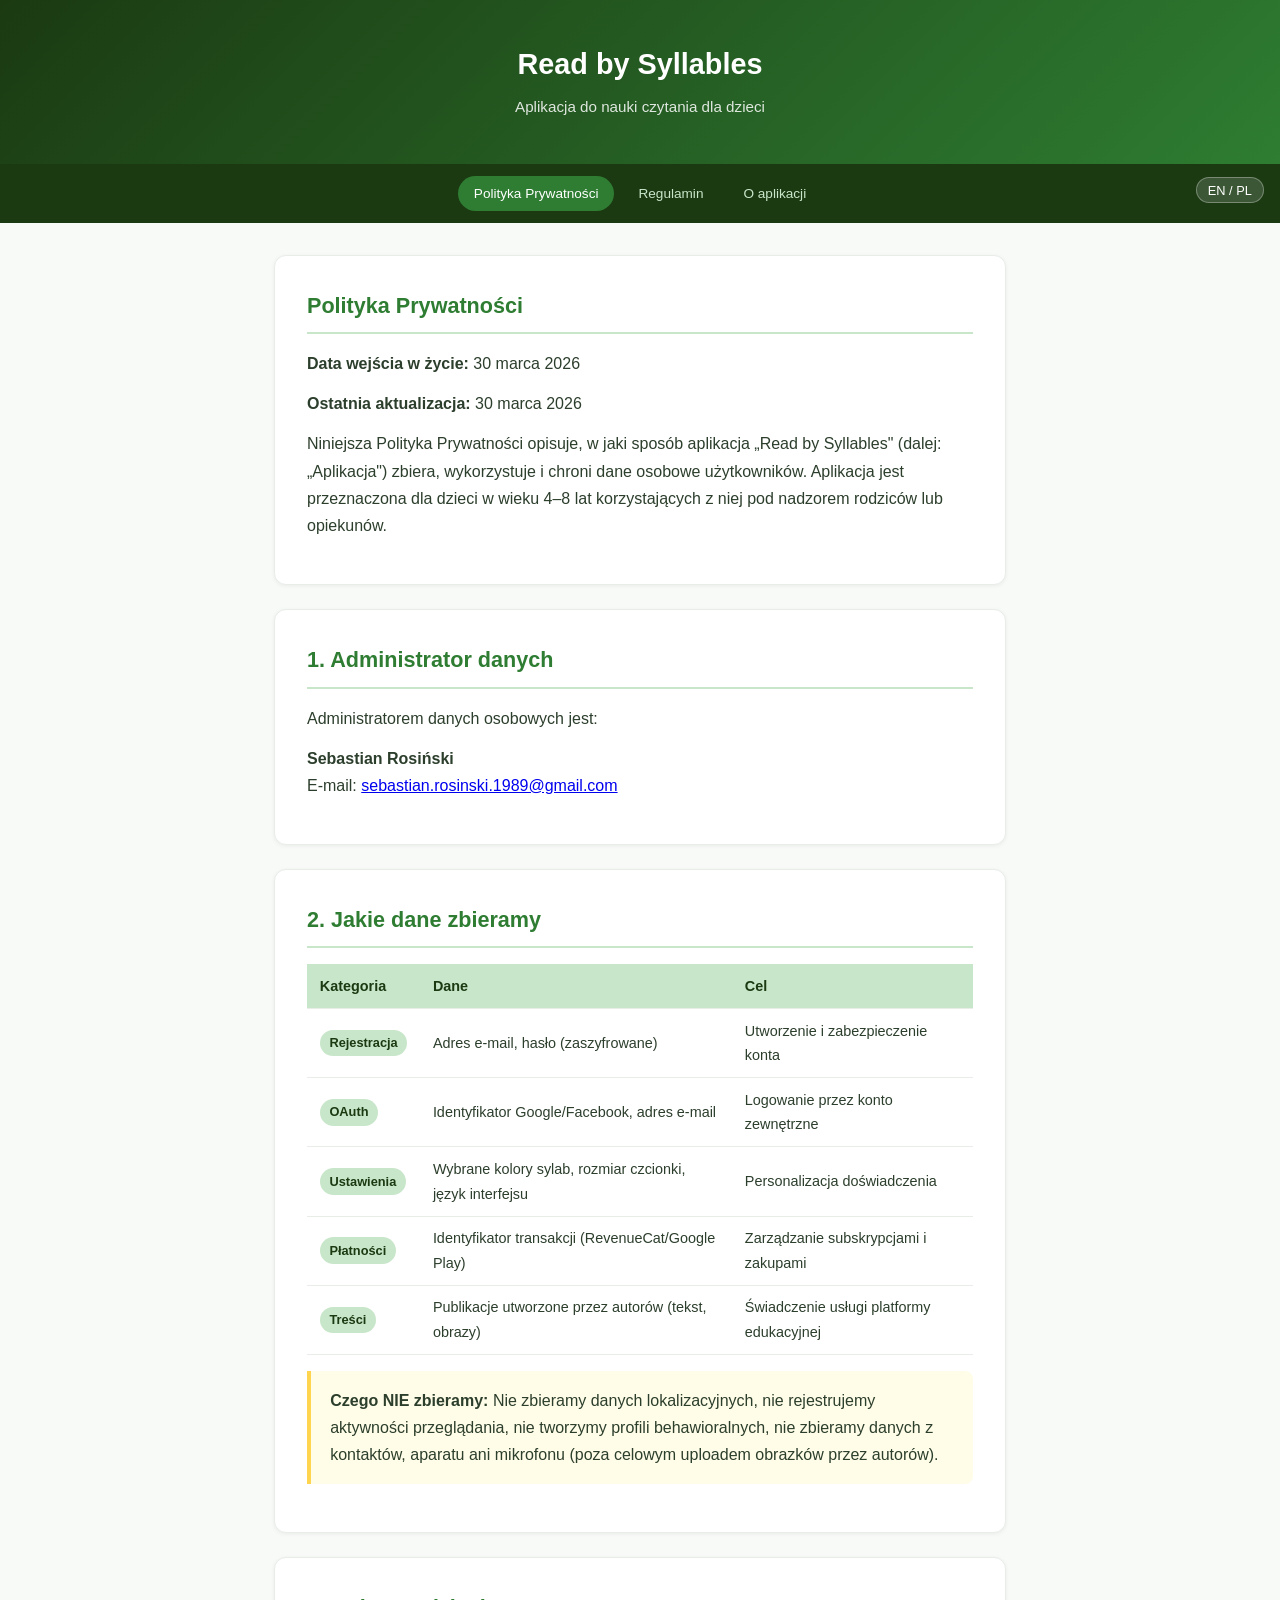
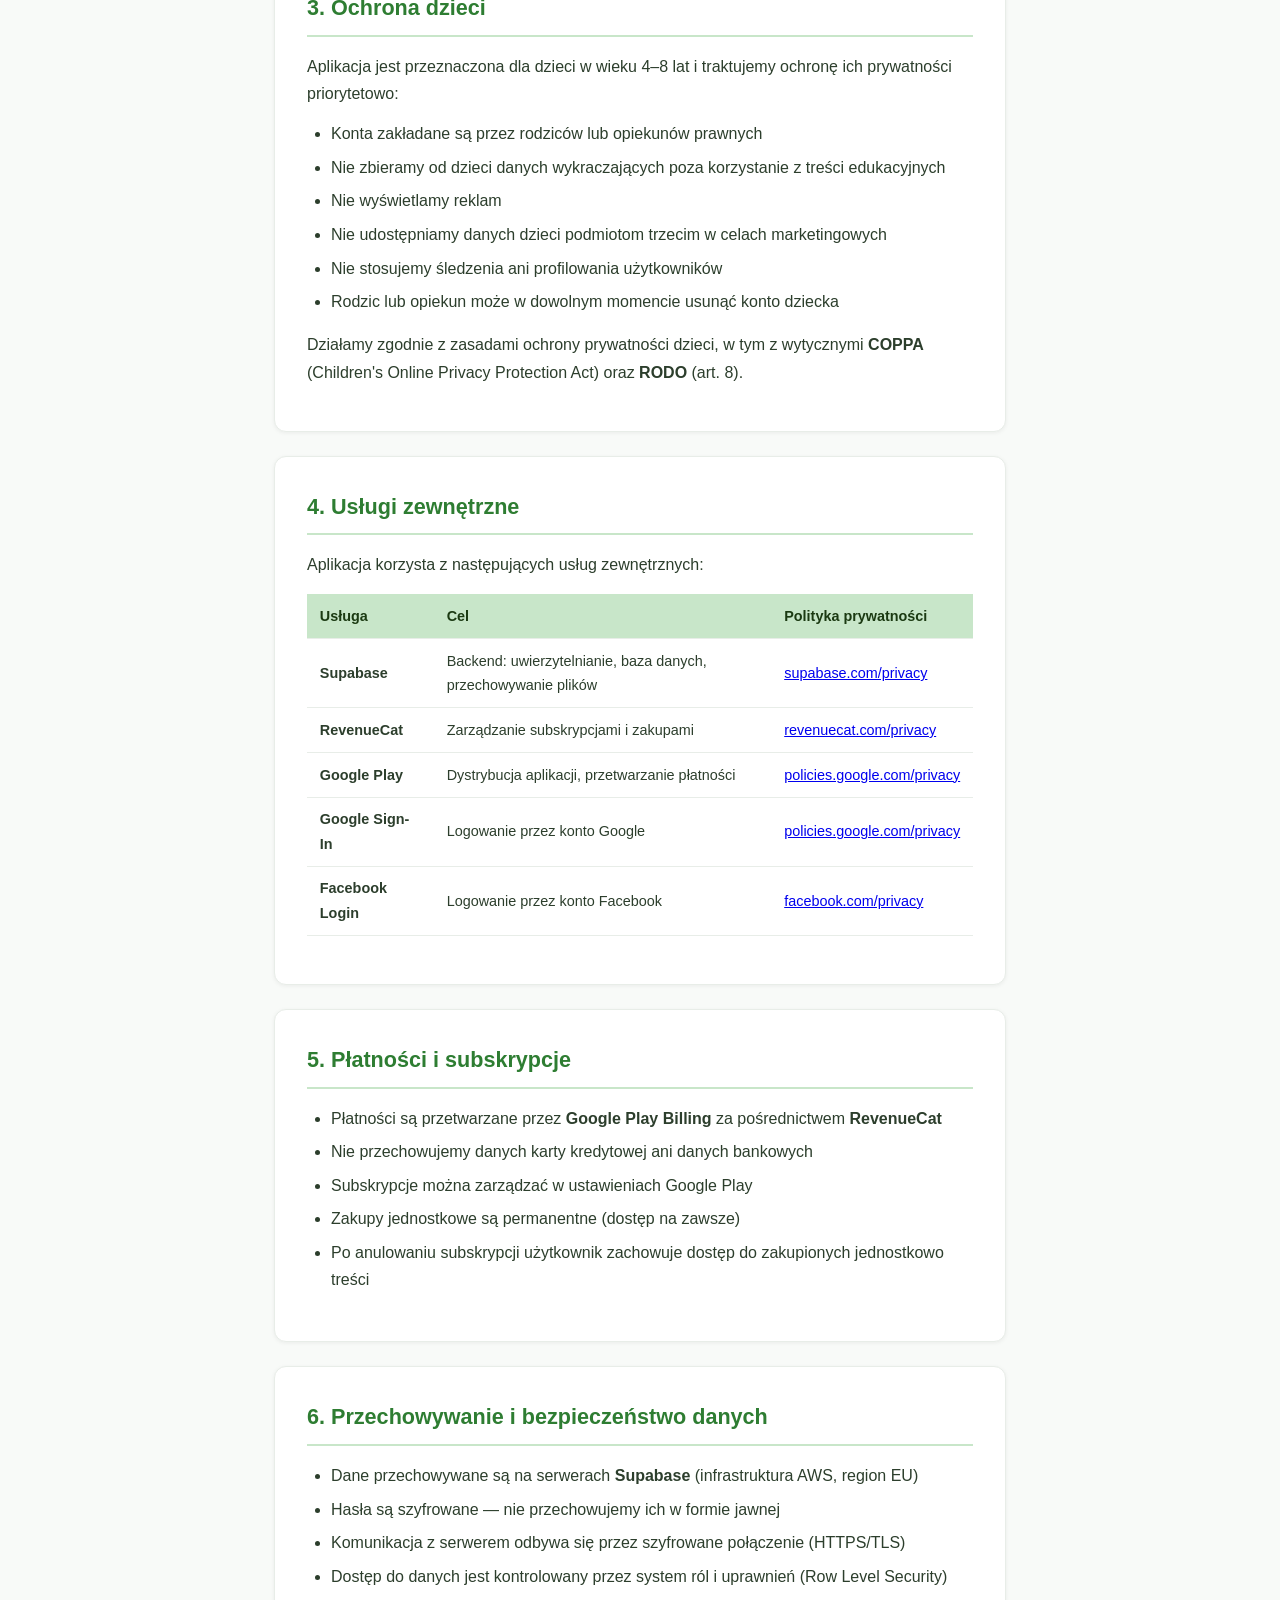
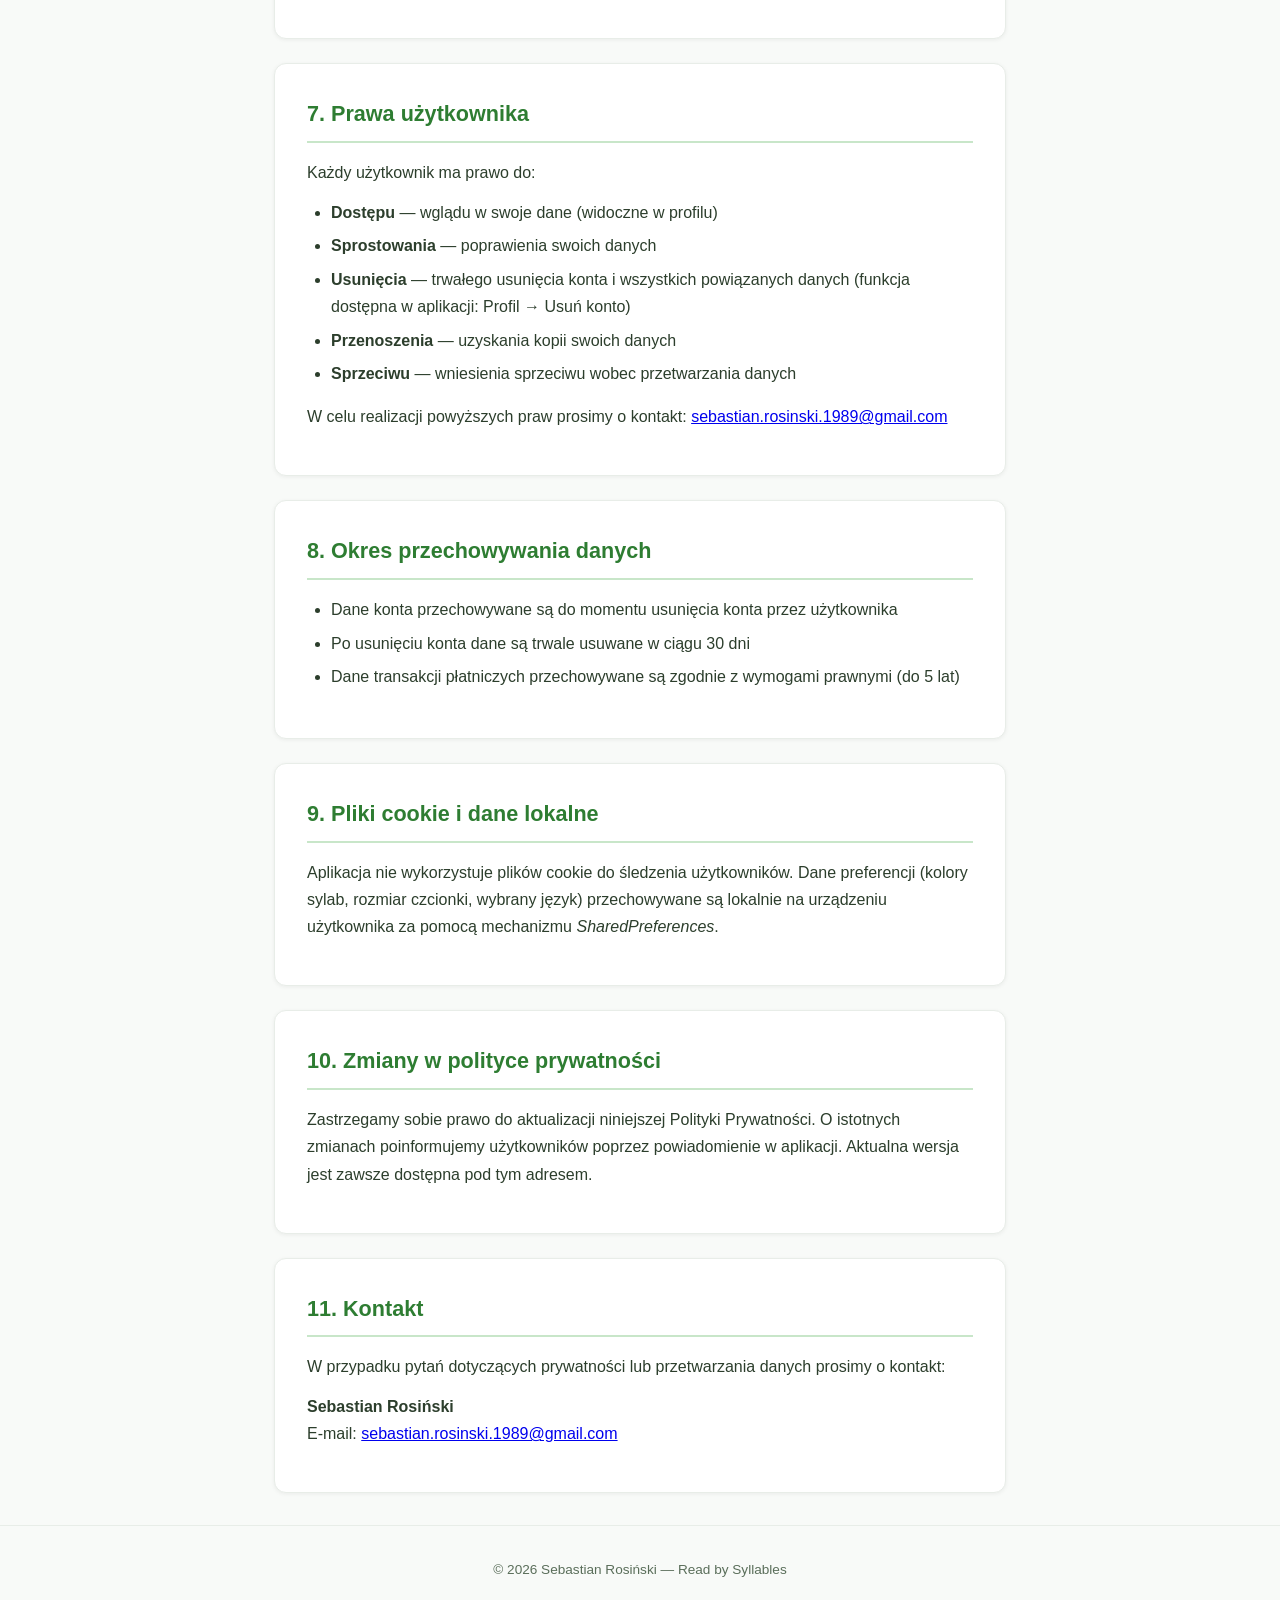
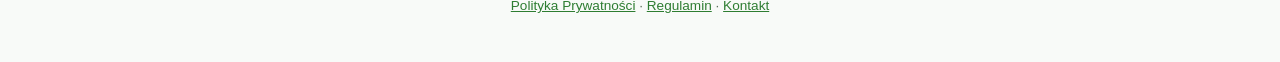
==== index.html @ 4cbaa303 "Add privacy policy, terms of service, and about page Bilingual (PL/EN) with language switcher. Cover" ====
<!DOCTYPE html>
<html lang="pl">
<head>
    <meta charset="UTF-8">
    <meta name="viewport" content="width=device-width, initial-scale=1.0">
    <title>Read by Syllables — Polityka Prywatności</title>
    <style>
        :root {
            --forest-dark: #1B3A12;
            --forest-mid: #2E7D32;
            --forest-light: #C8E6C9;
            --accent: #FFD54F;
            --text: #2c3e2c;
            --text-light: #5a6e5a;
            --bg: #f8faf8;
            --card: #ffffff;
        }

        * { margin: 0; padding: 0; box-sizing: border-box; }

        body {
            font-family: -apple-system, BlinkMacSystemFont, 'Segoe UI', Roboto, 'Helvetica Neue', Arial, sans-serif;
            color: var(--text);
            background: var(--bg);
            line-height: 1.7;
        }

        header {
            background: linear-gradient(135deg, var(--forest-dark) 0%, var(--forest-mid) 100%);
            color: white;
            padding: 2.5rem 1rem 2rem;
            text-align: center;
        }

        header h1 {
            font-size: 1.8rem;
            font-weight: 700;
            margin-bottom: 0.3rem;
        }

        header p {
            opacity: 0.85;
            font-size: 0.95rem;
        }

        nav {
            background: var(--forest-dark);
            padding: 0.7rem 1rem;
            text-align: center;
            position: sticky;
            top: 0;
            z-index: 100;
            display: flex;
            justify-content: center;
            gap: 0.5rem;
            flex-wrap: wrap;
        }

        nav a {
            color: var(--forest-light);
            text-decoration: none;
            padding: 0.4rem 1rem;
            border-radius: 2rem;
            font-size: 0.85rem;
            transition: all 0.2s;
        }

        nav a:hover, nav a.active {
            background: var(--forest-mid);
            color: white;
        }

        .lang-switch {
            position: absolute;
            right: 1rem;
            top: 0.7rem;
        }

        .lang-switch button {
            background: rgba(255,255,255,0.15);
            border: 1px solid rgba(255,255,255,0.3);
            color: white;
            padding: 0.3rem 0.7rem;
            border-radius: 1rem;
            cursor: pointer;
            font-size: 0.8rem;
        }

        .lang-switch button:hover { background: rgba(255,255,255,0.25); }

        main {
            max-width: 780px;
            margin: 2rem auto;
            padding: 0 1.5rem;
        }

        .page { display: none; }
        .page.active { display: block; }

        .card {
            background: var(--card);
            border-radius: 12px;
            padding: 2rem;
            margin-bottom: 1.5rem;
            box-shadow: 0 1px 4px rgba(0,0,0,0.06);
            border: 1px solid #e8ede8;
        }

        h2 {
            color: var(--forest-mid);
            font-size: 1.35rem;
            margin-bottom: 1rem;
            padding-bottom: 0.5rem;
            border-bottom: 2px solid var(--forest-light);
        }

        h3 {
            color: var(--forest-dark);
            font-size: 1.05rem;
            margin: 1.2rem 0 0.5rem;
        }

        p { margin-bottom: 0.8rem; }

        ul, ol {
            margin: 0.5rem 0 1rem 1.5rem;
        }

        li { margin-bottom: 0.4rem; }

        table {
            width: 100%;
            border-collapse: collapse;
            margin: 1rem 0;
            font-size: 0.9rem;
        }

        th, td {
            text-align: left;
            padding: 0.6rem 0.8rem;
            border-bottom: 1px solid #e8ede8;
        }

        th {
            background: var(--forest-light);
            color: var(--forest-dark);
            font-weight: 600;
        }

        .badge {
            display: inline-block;
            background: var(--forest-light);
            color: var(--forest-dark);
            padding: 0.15rem 0.6rem;
            border-radius: 1rem;
            font-size: 0.8rem;
            font-weight: 600;
        }

        .highlight {
            background: #fffde7;
            border-left: 4px solid var(--accent);
            padding: 1rem 1.2rem;
            border-radius: 0 8px 8px 0;
            margin: 1rem 0;
        }

        footer {
            text-align: center;
            padding: 2rem 1rem;
            color: var(--text-light);
            font-size: 0.85rem;
            border-top: 1px solid #e8ede8;
            margin-top: 2rem;
        }

        footer a { color: var(--forest-mid); }

        @media (max-width: 600px) {
            .card { padding: 1.3rem; }
            main { padding: 0 1rem; }
            header h1 { font-size: 1.4rem; }
        }
    </style>
</head>
<body>

<header>
    <h1>Read by Syllables</h1>
    <p>Aplikacja do nauki czytania dla dzieci</p>
</header>

<nav id="main-nav">
    <a href="#" onclick="showPage('privacy')" class="active" data-page="privacy">
        <span class="pl">Polityka Prywatności</span>
        <span class="en" style="display:none">Privacy Policy</span>
    </a>
    <a href="#" onclick="showPage('terms')" data-page="terms">
        <span class="pl">Regulamin</span>
        <span class="en" style="display:none">Terms of Service</span>
    </a>
    <a href="#" onclick="showPage('about')" data-page="about">
        <span class="pl">O aplikacji</span>
        <span class="en" style="display:none">About</span>
    </a>
    <div class="lang-switch">
        <button onclick="toggleLang()">EN / PL</button>
    </div>
</nav>

<main>

<!-- ==================== POLITYKA PRYWATNOŚCI (PL) ==================== -->
<div class="page active" id="privacy">

<div class="pl">

<div class="card">
    <h2>Polityka Prywatności</h2>
    <p><strong>Data wejścia w życie:</strong> 30 marca 2026</p>
    <p><strong>Ostatnia aktualizacja:</strong> 30 marca 2026</p>
    <p>Niniejsza Polityka Prywatności opisuje, w jaki sposób aplikacja „Read by Syllables" (dalej: „Aplikacja") zbiera, wykorzystuje i chroni dane osobowe użytkowników. Aplikacja jest przeznaczona dla dzieci w wieku 4–8 lat korzystających z niej pod nadzorem rodziców lub opiekunów.</p>
</div>

<div class="card">
    <h2>1. Administrator danych</h2>
    <p>Administratorem danych osobowych jest:</p>
    <p><strong>Sebastian Rosiński</strong><br>
    E-mail: <a href="mailto:sebastian.rosinski.1989@gmail.com">sebastian.rosinski.1989@gmail.com</a></p>
</div>

<div class="card">
    <h2>2. Jakie dane zbieramy</h2>
    <table>
        <thead>
            <tr><th>Kategoria</th><th>Dane</th><th>Cel</th></tr>
        </thead>
        <tbody>
            <tr><td><span class="badge">Rejestracja</span></td><td>Adres e-mail, hasło (zaszyfrowane)</td><td>Utworzenie i zabezpieczenie konta</td></tr>
            <tr><td><span class="badge">OAuth</span></td><td>Identyfikator Google/Facebook, adres e-mail</td><td>Logowanie przez konto zewnętrzne</td></tr>
            <tr><td><span class="badge">Ustawienia</span></td><td>Wybrane kolory sylab, rozmiar czcionki, język interfejsu</td><td>Personalizacja doświadczenia</td></tr>
            <tr><td><span class="badge">Płatności</span></td><td>Identyfikator transakcji (RevenueCat/Google Play)</td><td>Zarządzanie subskrypcjami i zakupami</td></tr>
            <tr><td><span class="badge">Treści</span></td><td>Publikacje utworzone przez autorów (tekst, obrazy)</td><td>Świadczenie usługi platformy edukacyjnej</td></tr>
        </tbody>
    </table>

    <div class="highlight">
        <strong>Czego NIE zbieramy:</strong> Nie zbieramy danych lokalizacyjnych, nie rejestrujemy aktywności przeglądania, nie tworzymy profili behawioralnych, nie zbieramy danych z kontaktów, aparatu ani mikrofonu (poza celowym uploadem obrazków przez autorów).
    </div>
</div>

<div class="card">
    <h2>3. Ochrona dzieci</h2>
    <p>Aplikacja jest przeznaczona dla dzieci w wieku 4–8 lat i traktujemy ochronę ich prywatności priorytetowo:</p>
    <ul>
        <li>Konta zakładane są przez rodziców lub opiekunów prawnych</li>
        <li>Nie zbieramy od dzieci danych wykraczających poza korzystanie z treści edukacyjnych</li>
        <li>Nie wyświetlamy reklam</li>
        <li>Nie udostępniamy danych dzieci podmiotom trzecim w celach marketingowych</li>
        <li>Nie stosujemy śledzenia ani profilowania użytkowników</li>
        <li>Rodzic lub opiekun może w dowolnym momencie usunąć konto dziecka</li>
    </ul>
    <p>Działamy zgodnie z zasadami ochrony prywatności dzieci, w tym z wytycznymi <strong>COPPA</strong> (Children's Online Privacy Protection Act) oraz <strong>RODO</strong> (art. 8).</p>
</div>

<div class="card">
    <h2>4. Usługi zewnętrzne</h2>
    <p>Aplikacja korzysta z następujących usług zewnętrznych:</p>
    <table>
        <thead>
            <tr><th>Usługa</th><th>Cel</th><th>Polityka prywatności</th></tr>
        </thead>
        <tbody>
            <tr><td><strong>Supabase</strong></td><td>Backend: uwierzytelnianie, baza danych, przechowywanie plików</td><td><a href="https://supabase.com/privacy" target="_blank">supabase.com/privacy</a></td></tr>
            <tr><td><strong>RevenueCat</strong></td><td>Zarządzanie subskrypcjami i zakupami</td><td><a href="https://www.revenuecat.com/privacy" target="_blank">revenuecat.com/privacy</a></td></tr>
            <tr><td><strong>Google Play</strong></td><td>Dystrybucja aplikacji, przetwarzanie płatności</td><td><a href="https://policies.google.com/privacy" target="_blank">policies.google.com/privacy</a></td></tr>
            <tr><td><strong>Google Sign-In</strong></td><td>Logowanie przez konto Google</td><td><a href="https://policies.google.com/privacy" target="_blank">policies.google.com/privacy</a></td></tr>
            <tr><td><strong>Facebook Login</strong></td><td>Logowanie przez konto Facebook</td><td><a href="https://www.facebook.com/privacy/policy" target="_blank">facebook.com/privacy</a></td></tr>
        </tbody>
    </table>
</div>

<div class="card">
    <h2>5. Płatności i subskrypcje</h2>
    <ul>
        <li>Płatności są przetwarzane przez <strong>Google Play Billing</strong> za pośrednictwem <strong>RevenueCat</strong></li>
        <li>Nie przechowujemy danych karty kredytowej ani danych bankowych</li>
        <li>Subskrypcje można zarządzać w ustawieniach Google Play</li>
        <li>Zakupy jednostkowe są permanentne (dostęp na zawsze)</li>
        <li>Po anulowaniu subskrypcji użytkownik zachowuje dostęp do zakupionych jednostkowo treści</li>
    </ul>
</div>

<div class="card">
    <h2>6. Przechowywanie i bezpieczeństwo danych</h2>
    <ul>
        <li>Dane przechowywane są na serwerach <strong>Supabase</strong> (infrastruktura AWS, region EU)</li>
        <li>Hasła są szyfrowane — nie przechowujemy ich w formie jawnej</li>
        <li>Komunikacja z serwerem odbywa się przez szyfrowane połączenie (HTTPS/TLS)</li>
        <li>Dostęp do danych jest kontrolowany przez system ról i uprawnień (Row Level Security)</li>
    </ul>
</div>

<div class="card">
    <h2>7. Prawa użytkownika</h2>
    <p>Każdy użytkownik ma prawo do:</p>
    <ul>
        <li><strong>Dostępu</strong> — wglądu w swoje dane (widoczne w profilu)</li>
        <li><strong>Sprostowania</strong> — poprawienia swoich danych</li>
        <li><strong>Usunięcia</strong> — trwałego usunięcia konta i wszystkich powiązanych danych (funkcja dostępna w aplikacji: Profil → Usuń konto)</li>
        <li><strong>Przenoszenia</strong> — uzyskania kopii swoich danych</li>
        <li><strong>Sprzeciwu</strong> — wniesienia sprzeciwu wobec przetwarzania danych</li>
    </ul>
    <p>W celu realizacji powyższych praw prosimy o kontakt: <a href="mailto:sebastian.rosinski.1989@gmail.com">sebastian.rosinski.1989@gmail.com</a></p>
</div>

<div class="card">
    <h2>8. Okres przechowywania danych</h2>
    <ul>
        <li>Dane konta przechowywane są do momentu usunięcia konta przez użytkownika</li>
        <li>Po usunięciu konta dane są trwale usuwane w ciągu 30 dni</li>
        <li>Dane transakcji płatniczych przechowywane są zgodnie z wymogami prawnymi (do 5 lat)</li>
    </ul>
</div>

<div class="card">
    <h2>9. Pliki cookie i dane lokalne</h2>
    <p>Aplikacja nie wykorzystuje plików cookie do śledzenia użytkowników. Dane preferencji (kolory sylab, rozmiar czcionki, wybrany język) przechowywane są lokalnie na urządzeniu użytkownika za pomocą mechanizmu <em>SharedPreferences</em>.</p>
</div>

<div class="card">
    <h2>10. Zmiany w polityce prywatności</h2>
    <p>Zastrzegamy sobie prawo do aktualizacji niniejszej Polityki Prywatności. O istotnych zmianach poinformujemy użytkowników poprzez powiadomienie w aplikacji. Aktualna wersja jest zawsze dostępna pod tym adresem.</p>
</div>

<div class="card">
    <h2>11. Kontakt</h2>
    <p>W przypadku pytań dotyczących prywatności lub przetwarzania danych prosimy o kontakt:</p>
    <p><strong>Sebastian Rosiński</strong><br>
    E-mail: <a href="mailto:sebastian.rosinski.1989@gmail.com">sebastian.rosinski.1989@gmail.com</a></p>
</div>

</div><!-- /pl -->

<div class="en" style="display:none">

<div class="card">
    <h2>Privacy Policy</h2>
    <p><strong>Effective date:</strong> March 30, 2026</p>
    <p><strong>Last updated:</strong> March 30, 2026</p>
    <p>This Privacy Policy describes how the "Read by Syllables" application (hereinafter: "App") collects, uses, and protects the personal data of its users. The App is designed for children aged 4–8 using it under the supervision of parents or guardians.</p>
</div>

<div class="card">
    <h2>1. Data Controller</h2>
    <p>The data controller is:</p>
    <p><strong>Sebastian Rosiński</strong><br>
    Email: <a href="mailto:sebastian.rosinski.1989@gmail.com">sebastian.rosinski.1989@gmail.com</a></p>
</div>

<div class="card">
    <h2>2. What Data We Collect</h2>
    <table>
        <thead>
            <tr><th>Category</th><th>Data</th><th>Purpose</th></tr>
        </thead>
        <tbody>
            <tr><td><span class="badge">Registration</span></td><td>Email address, password (encrypted)</td><td>Account creation and security</td></tr>
            <tr><td><span class="badge">OAuth</span></td><td>Google/Facebook identifier, email address</td><td>Sign-in via external accounts</td></tr>
            <tr><td><span class="badge">Settings</span></td><td>Syllable colors, font size, interface language</td><td>Experience personalization</td></tr>
            <tr><td><span class="badge">Payments</span></td><td>Transaction identifier (RevenueCat/Google Play)</td><td>Subscription and purchase management</td></tr>
            <tr><td><span class="badge">Content</span></td><td>Publications created by authors (text, images)</td><td>Providing educational platform services</td></tr>
        </tbody>
    </table>

    <div class="highlight">
        <strong>What we do NOT collect:</strong> We do not collect location data, browsing activity, behavioral profiles, contacts, camera or microphone data (except intentional image uploads by authors).
    </div>
</div>

<div class="card">
    <h2>3. Children's Privacy</h2>
    <p>The App is designed for children aged 4–8 and we prioritize their privacy protection:</p>
    <ul>
        <li>Accounts are created by parents or legal guardians</li>
        <li>We do not collect data from children beyond educational content usage</li>
        <li>We do not display advertisements</li>
        <li>We do not share children's data with third parties for marketing purposes</li>
        <li>We do not use tracking or user profiling</li>
        <li>Parents or guardians may delete their child's account at any time</li>
    </ul>
    <p>We comply with children's privacy protection guidelines, including <strong>COPPA</strong> (Children's Online Privacy Protection Act) and <strong>GDPR</strong> (Article 8).</p>
</div>

<div class="card">
    <h2>4. Third-Party Services</h2>
    <p>The App uses the following third-party services:</p>
    <table>
        <thead>
            <tr><th>Service</th><th>Purpose</th><th>Privacy Policy</th></tr>
        </thead>
        <tbody>
            <tr><td><strong>Supabase</strong></td><td>Backend: authentication, database, file storage</td><td><a href="https://supabase.com/privacy" target="_blank">supabase.com/privacy</a></td></tr>
            <tr><td><strong>RevenueCat</strong></td><td>Subscription and purchase management</td><td><a href="https://www.revenuecat.com/privacy" target="_blank">revenuecat.com/privacy</a></td></tr>
            <tr><td><strong>Google Play</strong></td><td>App distribution, payment processing</td><td><a href="https://policies.google.com/privacy" target="_blank">policies.google.com/privacy</a></td></tr>
            <tr><td><strong>Google Sign-In</strong></td><td>Google account sign-in</td><td><a href="https://policies.google.com/privacy" target="_blank">policies.google.com/privacy</a></td></tr>
            <tr><td><strong>Facebook Login</strong></td><td>Facebook account sign-in</td><td><a href="https://www.facebook.com/privacy/policy" target="_blank">facebook.com/privacy</a></td></tr>
        </tbody>
    </table>
</div>

<div class="card">
    <h2>5. Payments and Subscriptions</h2>
    <ul>
        <li>Payments are processed by <strong>Google Play Billing</strong> via <strong>RevenueCat</strong></li>
        <li>We do not store credit card or banking information</li>
        <li>Subscriptions can be managed in Google Play settings</li>
        <li>One-time purchases are permanent (access forever)</li>
        <li>After canceling a subscription, users retain access to individually purchased content</li>
    </ul>
</div>

<div class="card">
    <h2>6. Data Storage and Security</h2>
    <ul>
        <li>Data is stored on <strong>Supabase</strong> servers (AWS infrastructure, EU region)</li>
        <li>Passwords are encrypted — we never store them in plain text</li>
        <li>Server communication uses encrypted connections (HTTPS/TLS)</li>
        <li>Data access is controlled through a role-based permissions system (Row Level Security)</li>
    </ul>
</div>

<div class="card">
    <h2>7. User Rights</h2>
    <p>Every user has the right to:</p>
    <ul>
        <li><strong>Access</strong> — view their data (visible in profile)</li>
        <li><strong>Rectification</strong> — correct their data</li>
        <li><strong>Erasure</strong> — permanently delete their account and all associated data (available in the App: Profile → Delete Account)</li>
        <li><strong>Portability</strong> — obtain a copy of their data</li>
        <li><strong>Objection</strong> — object to data processing</li>
    </ul>
    <p>To exercise these rights, please contact: <a href="mailto:sebastian.rosinski.1989@gmail.com">sebastian.rosinski.1989@gmail.com</a></p>
</div>

<div class="card">
    <h2>8. Data Retention Period</h2>
    <ul>
        <li>Account data is stored until the user deletes their account</li>
        <li>After account deletion, data is permanently removed within 30 days</li>
        <li>Payment transaction data is retained as required by law (up to 5 years)</li>
    </ul>
</div>

<div class="card">
    <h2>9. Cookies and Local Data</h2>
    <p>The App does not use cookies for user tracking. Preference data (syllable colors, font size, selected language) is stored locally on the user's device using <em>SharedPreferences</em>.</p>
</div>

<div class="card">
    <h2>10. Changes to This Privacy Policy</h2>
    <p>We reserve the right to update this Privacy Policy. Users will be notified of significant changes through an in-app notification. The current version is always available at this address.</p>
</div>

<div class="card">
    <h2>11. Contact</h2>
    <p>For questions regarding privacy or data processing, please contact:</p>
    <p><strong>Sebastian Rosiński</strong><br>
    Email: <a href="mailto:sebastian.rosinski.1989@gmail.com">sebastian.rosinski.1989@gmail.com</a></p>
</div>

</div><!-- /en -->

</div><!-- /privacy page -->


<!-- ==================== REGULAMIN (PL) / TERMS (EN) ==================== -->
<div class="page" id="terms">

<div class="pl">

<div class="card">
    <h2>Regulamin aplikacji Read by Syllables</h2>
    <p><strong>Data wejścia w życie:</strong> 30 marca 2026</p>
</div>

<div class="card">
    <h2>1. Postanowienia ogólne</h2>
    <ol>
        <li>Niniejszy Regulamin określa zasady korzystania z aplikacji „Read by Syllables" (dalej: „Aplikacja").</li>
        <li>Właścicielem i operatorem Aplikacji jest Sebastian Rosiński (dalej: „Operator").</li>
        <li>Aplikacja jest narzędziem edukacyjnym pomagającym dzieciom w nauce czytania poprzez wizualne dzielenie tekstu na sylaby.</li>
        <li>Korzystanie z Aplikacji oznacza akceptację niniejszego Regulaminu.</li>
    </ol>
</div>

<div class="card">
    <h2>2. Rejestracja i konto</h2>
    <ol>
        <li>Korzystanie z Aplikacji wymaga utworzenia konta za pomocą adresu e-mail, konta Google lub konta Facebook.</li>
        <li>Konta dla dzieci poniżej 16 roku życia powinny być zakładane przez rodziców lub opiekunów prawnych.</li>
        <li>Użytkownik jest odpowiedzialny za poufność swoich danych logowania.</li>
        <li>Dostępne jest również logowanie gościnne z ograniczoną funkcjonalnością.</li>
        <li>Użytkownik może w dowolnym momencie usunąć swoje konto z poziomu Aplikacji.</li>
    </ol>
</div>

<div class="card">
    <h2>3. Rodzaje kont i uprawnienia</h2>
    <table>
        <thead>
            <tr><th>Typ</th><th>Uprawnienia</th></tr>
        </thead>
        <tbody>
            <tr><td><strong>Czytelnik</strong></td><td>Przeglądanie biblioteki, czytanie treści (w ramach posiadanego dostępu), personalizacja ustawień</td></tr>
            <tr><td><strong>Autor</strong></td><td>Dodatkowo: tworzenie i edycja własnych publikacji</td></tr>
            <tr><td><strong>Administrator</strong></td><td>Pełna kontrola nad platformą, zarządzanie użytkownikami i treściami</td></tr>
        </tbody>
    </table>
</div>

<div class="card">
    <h2>4. Płatności i subskrypcje</h2>
    <ol>
        <li>Aplikacja oferuje treści darmowe oraz płatne.</li>
        <li>Dostęp do treści płatnych można uzyskać poprzez:
            <ul>
                <li>Subskrypcję Premium (miesięczną lub roczną)</li>
                <li>Zakup jednostkowy (pojedyncza publikacja lub kategoria)</li>
                <li>Kod zaproszeniowy (nadawany przez administratora)</li>
            </ul>
        </li>
        <li>Płatności są przetwarzane przez Google Play Billing. Operator nie przechowuje danych płatniczych.</li>
        <li>Subskrypcja odnawia się automatycznie. Anulowanie jest możliwe w ustawieniach Google Play.</li>
        <li>Zakupy jednostkowe są permanentne — dostęp nie wygasa.</li>
        <li>Zwroty podlegają zasadom Google Play Store.</li>
    </ol>
</div>

<div class="card">
    <h2>5. Treści użytkowników</h2>
    <ol>
        <li>Autorzy mogą tworzyć i publikować treści edukacyjne w Aplikacji.</li>
        <li>Autor zachowuje prawa autorskie do swoich treści.</li>
        <li>Publikując treść, autor udziela Operatorowi niewyłącznej licencji na wyświetlanie jej w Aplikacji.</li>
        <li>Zabronione jest publikowanie treści naruszających prawa osób trzecich, nielegalnych lub nieodpowiednich dla dzieci.</li>
        <li>Operator zastrzega sobie prawo do usunięcia treści naruszających Regulamin.</li>
    </ol>
</div>

<div class="card">
    <h2>6. Treści z Wolnych Lektur</h2>
    <p>Część treści w Aplikacji pochodzi z serwisu <a href="https://wolnelektury.pl" target="_blank">Wolne Lektury</a> i jest udostępniana na licencji Creative Commons (CC BY-SA 4.0). Informacja o źródle i licencji jest zawarta w opisie każdej takiej publikacji.</p>
</div>

<div class="card">
    <h2>7. Zasady korzystania</h2>
    <p>Użytkownik zobowiązuje się do:</p>
    <ul>
        <li>Korzystania z Aplikacji zgodnie z jej przeznaczeniem edukacyjnym</li>
        <li>Niepodejmowania prób obejścia zabezpieczeń lub systemu dostępu</li>
        <li>Nieudostępniania kodów zaproszeniowych osobom nieuprawnionym</li>
        <li>Niekorzystania z Aplikacji w sposób mogący zakłócić jej działanie</li>
    </ul>
</div>

<div class="card">
    <h2>8. Odpowiedzialność</h2>
    <ol>
        <li>Operator dokłada starań, aby Aplikacja działała poprawnie, ale nie gwarantuje nieprzerwanej dostępności.</li>
        <li>Operator nie ponosi odpowiedzialności za skutki wynikające z podania nieprawdziwych danych przez użytkownika.</li>
        <li>Treści edukacyjne nie zastępują profesjonalnej pomocy pedagogicznej ani logopedycznej.</li>
    </ol>
</div>

<div class="card">
    <h2>9. Zmiany Regulaminu</h2>
    <p>Operator zastrzega sobie prawo do zmiany Regulaminu. O istotnych zmianach użytkownicy zostaną poinformowani w Aplikacji. Dalsze korzystanie z Aplikacji po wprowadzeniu zmian oznacza ich akceptację.</p>
</div>

<div class="card">
    <h2>10. Kontakt</h2>
    <p><strong>Sebastian Rosiński</strong><br>
    E-mail: <a href="mailto:sebastian.rosinski.1989@gmail.com">sebastian.rosinski.1989@gmail.com</a></p>
</div>

</div><!-- /pl -->

<div class="en" style="display:none">

<div class="card">
    <h2>Terms of Service — Read by Syllables</h2>
    <p><strong>Effective date:</strong> March 30, 2026</p>
</div>

<div class="card">
    <h2>1. General Provisions</h2>
    <ol>
        <li>These Terms of Service govern the use of the "Read by Syllables" application (hereinafter: "App").</li>
        <li>The App is owned and operated by Sebastian Rosiński (hereinafter: "Operator").</li>
        <li>The App is an educational tool helping children learn to read through visual syllable highlighting.</li>
        <li>Using the App constitutes acceptance of these Terms.</li>
    </ol>
</div>

<div class="card">
    <h2>2. Registration and Account</h2>
    <ol>
        <li>Using the App requires creating an account via email, Google, or Facebook.</li>
        <li>Accounts for children under 16 should be created by parents or legal guardians.</li>
        <li>Users are responsible for the confidentiality of their login credentials.</li>
        <li>Guest access with limited functionality is also available.</li>
        <li>Users may delete their account at any time from within the App.</li>
    </ol>
</div>

<div class="card">
    <h2>3. Account Types and Permissions</h2>
    <table>
        <thead>
            <tr><th>Type</th><th>Permissions</th></tr>
        </thead>
        <tbody>
            <tr><td><strong>Reader</strong></td><td>Browse library, read content (within granted access), personalize settings</td></tr>
            <tr><td><strong>Author</strong></td><td>Additionally: create and edit own publications</td></tr>
            <tr><td><strong>Administrator</strong></td><td>Full platform control, manage users and content</td></tr>
        </tbody>
    </table>
</div>

<div class="card">
    <h2>4. Payments and Subscriptions</h2>
    <ol>
        <li>The App offers both free and paid content.</li>
        <li>Access to paid content can be obtained through:
            <ul>
                <li>Premium subscription (monthly or yearly)</li>
                <li>One-time purchase (single publication or category)</li>
                <li>Invitation code (granted by administrator)</li>
            </ul>
        </li>
        <li>Payments are processed through Google Play Billing. The Operator does not store payment data.</li>
        <li>Subscriptions auto-renew. Cancellation is available in Google Play settings.</li>
        <li>One-time purchases are permanent — access does not expire.</li>
        <li>Refunds are subject to Google Play Store policies.</li>
    </ol>
</div>

<div class="card">
    <h2>5. User Content</h2>
    <ol>
        <li>Authors may create and publish educational content in the App.</li>
        <li>Authors retain copyright to their content.</li>
        <li>By publishing content, authors grant the Operator a non-exclusive license to display it in the App.</li>
        <li>Publishing content that violates third-party rights, is illegal, or inappropriate for children is prohibited.</li>
        <li>The Operator reserves the right to remove content that violates these Terms.</li>
    </ol>
</div>

<div class="card">
    <h2>6. Content from Wolne Lektury</h2>
    <p>Some content in the App comes from <a href="https://wolnelektury.pl" target="_blank">Wolne Lektury</a> (Polish Digital Library) and is shared under the Creative Commons license (CC BY-SA 4.0). Source and license information is included in the description of each such publication.</p>
</div>

<div class="card">
    <h2>7. Usage Rules</h2>
    <p>Users agree to:</p>
    <ul>
        <li>Use the App in accordance with its educational purpose</li>
        <li>Not attempt to bypass security or access control systems</li>
        <li>Not share invitation codes with unauthorized persons</li>
        <li>Not use the App in any way that may disrupt its operation</li>
    </ul>
</div>

<div class="card">
    <h2>8. Liability</h2>
    <ol>
        <li>The Operator strives to ensure the App works correctly but does not guarantee uninterrupted availability.</li>
        <li>The Operator is not responsible for consequences arising from users providing false information.</li>
        <li>Educational content does not replace professional pedagogical or speech therapy assistance.</li>
    </ol>
</div>

<div class="card">
    <h2>9. Changes to Terms</h2>
    <p>The Operator reserves the right to modify these Terms. Users will be notified of significant changes within the App. Continued use of the App after changes constitutes acceptance.</p>
</div>

<div class="card">
    <h2>10. Contact</h2>
    <p><strong>Sebastian Rosiński</strong><br>
    Email: <a href="mailto:sebastian.rosinski.1989@gmail.com">sebastian.rosinski.1989@gmail.com</a></p>
</div>

</div><!-- /en -->

</div><!-- /terms page -->


<!-- ==================== O APLIKACJI / ABOUT ==================== -->
<div class="page" id="about">

<div class="pl">

<div class="card">
    <h2>O aplikacji Read by Syllables</h2>
    <p><strong>Read by Syllables</strong> to aplikacja edukacyjna pomagająca dzieciom w nauce czytania poprzez wizualne dzielenie tekstu na sylaby i wyróżnianie ich naprzemiennymi kolorami.</p>
</div>

<div class="card">
    <h2>Funkcje</h2>
    <ul>
        <li><strong>Kolorowe sylaby</strong> — automatyczne dzielenie tekstu na sylaby z naprzemiennym kolorowaniem</li>
        <li><strong>Biblioteka publikacji</strong> — bajki, wiersze, baśnie i inne teksty edukacyjne</li>
        <li><strong>Dwujęzyczność</strong> — pełne wsparcie dla języka polskiego i angielskiego</li>
        <li><strong>Personalizacja</strong> — wybór kolorów sylab, rozmiar czcionki, motywy tła</li>
        <li><strong>Własny tekst</strong> — wpisz dowolny tekst i zobacz go z kolorowymi sylabami</li>
        <li><strong>Druk i PDF</strong> — eksportuj materiały do wydruku</li>
        <li><strong>Treści z Wolnych Lektur</strong> — klasyka polskiej literatury dziecięcej</li>
    </ul>
</div>

<div class="card">
    <h2>Dla kogo?</h2>
    <ul>
        <li><strong>Dzieci 4–8 lat</strong> uczące się czytać</li>
        <li><strong>Rodzice</strong> wspierający naukę czytania w domu</li>
        <li><strong>Nauczyciele</strong> szukający materiałów do pracy w klasie</li>
    </ul>
</div>

<div class="card">
    <h2>Kontakt</h2>
    <p>Masz pytanie lub sugestię? Napisz do nas:</p>
    <p><a href="mailto:sebastian.rosinski.1989@gmail.com">sebastian.rosinski.1989@gmail.com</a></p>
</div>

</div><!-- /pl -->

<div class="en" style="display:none">

<div class="card">
    <h2>About Read by Syllables</h2>
    <p><strong>Read by Syllables</strong> is an educational app that helps children learn to read by visually splitting text into syllables and highlighting them with alternating colors.</p>
</div>

<div class="card">
    <h2>Features</h2>
    <ul>
        <li><strong>Colored syllables</strong> — automatic syllable splitting with alternating color highlighting</li>
        <li><strong>Publication library</strong> — fairy tales, poems, stories and other educational texts</li>
        <li><strong>Bilingual</strong> — full support for Polish and English</li>
        <li><strong>Personalization</strong> — syllable colors, font size, background themes</li>
        <li><strong>Custom text</strong> — enter any text and see it with colored syllables</li>
        <li><strong>Print and PDF</strong> — export materials for printing</li>
        <li><strong>Wolne Lektury content</strong> — classic Polish children's literature</li>
    </ul>
</div>

<div class="card">
    <h2>Who is it for?</h2>
    <ul>
        <li><strong>Children aged 4–8</strong> learning to read</li>
        <li><strong>Parents</strong> supporting reading practice at home</li>
        <li><strong>Teachers</strong> looking for classroom materials</li>
    </ul>
</div>

<div class="card">
    <h2>Contact</h2>
    <p>Have a question or suggestion? Write to us:</p>
    <p><a href="mailto:sebastian.rosinski.1989@gmail.com">sebastian.rosinski.1989@gmail.com</a></p>
</div>

</div><!-- /en -->

</div><!-- /about page -->

</main>

<footer>
    <p>&copy; 2026 Sebastian Rosiński — Read by Syllables</p>
    <p>
        <a href="#" onclick="showPage('privacy')">Polityka Prywatności</a> ·
        <a href="#" onclick="showPage('terms')">Regulamin</a> ·
        <a href="mailto:sebastian.rosinski.1989@gmail.com">Kontakt</a>
    </p>
</footer>

<script>
function showPage(pageId) {
    document.querySelectorAll('.page').forEach(p => p.classList.remove('active'));
    document.getElementById(pageId).classList.add('active');
    document.querySelectorAll('#main-nav a[data-page]').forEach(a => {
        a.classList.toggle('active', a.dataset.page === pageId);
    });
    window.scrollTo(0, 0);
}

let currentLang = 'pl';
function toggleLang() {
    currentLang = currentLang === 'pl' ? 'en' : 'pl';
    const otherLang = currentLang === 'pl' ? 'en' : 'pl';
    document.querySelectorAll('.' + currentLang).forEach(el => el.style.display = '');
    document.querySelectorAll('.' + otherLang).forEach(el => el.style.display = 'none');
}
</script>

</body>
</html>
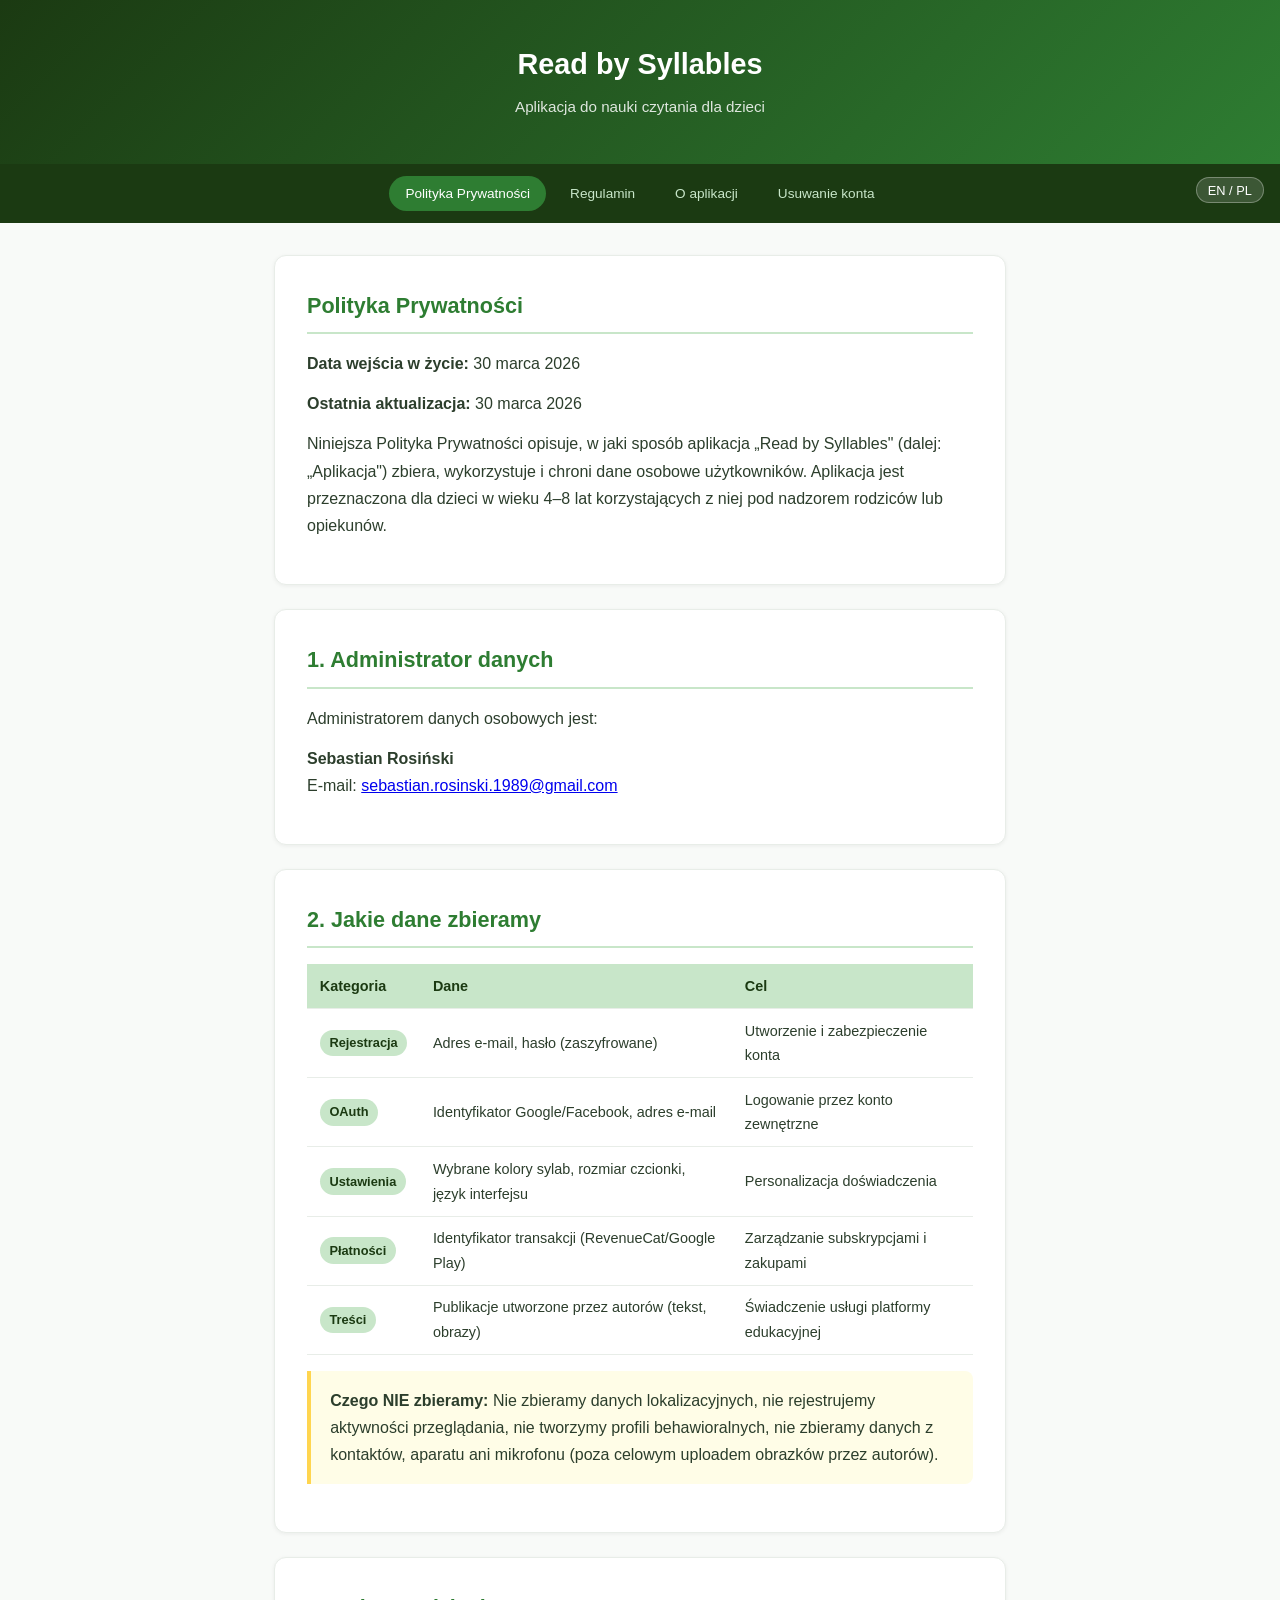
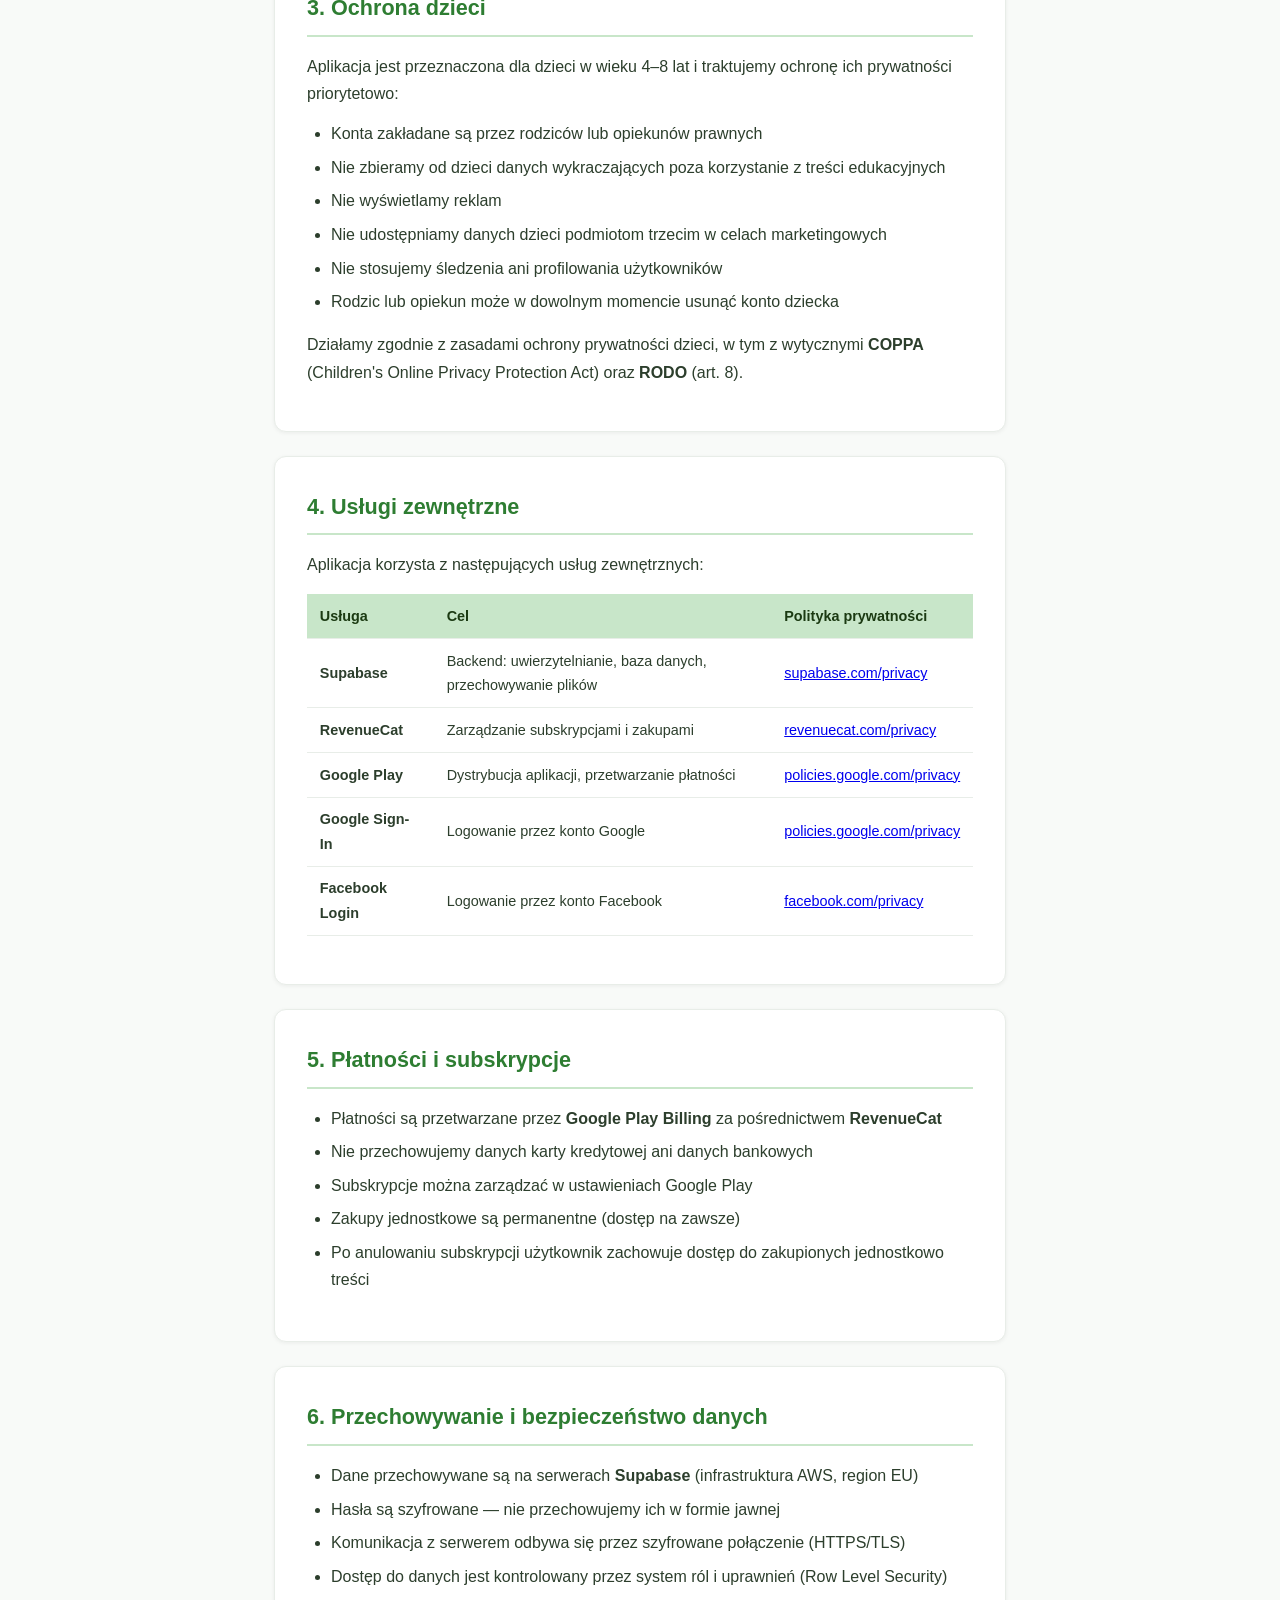
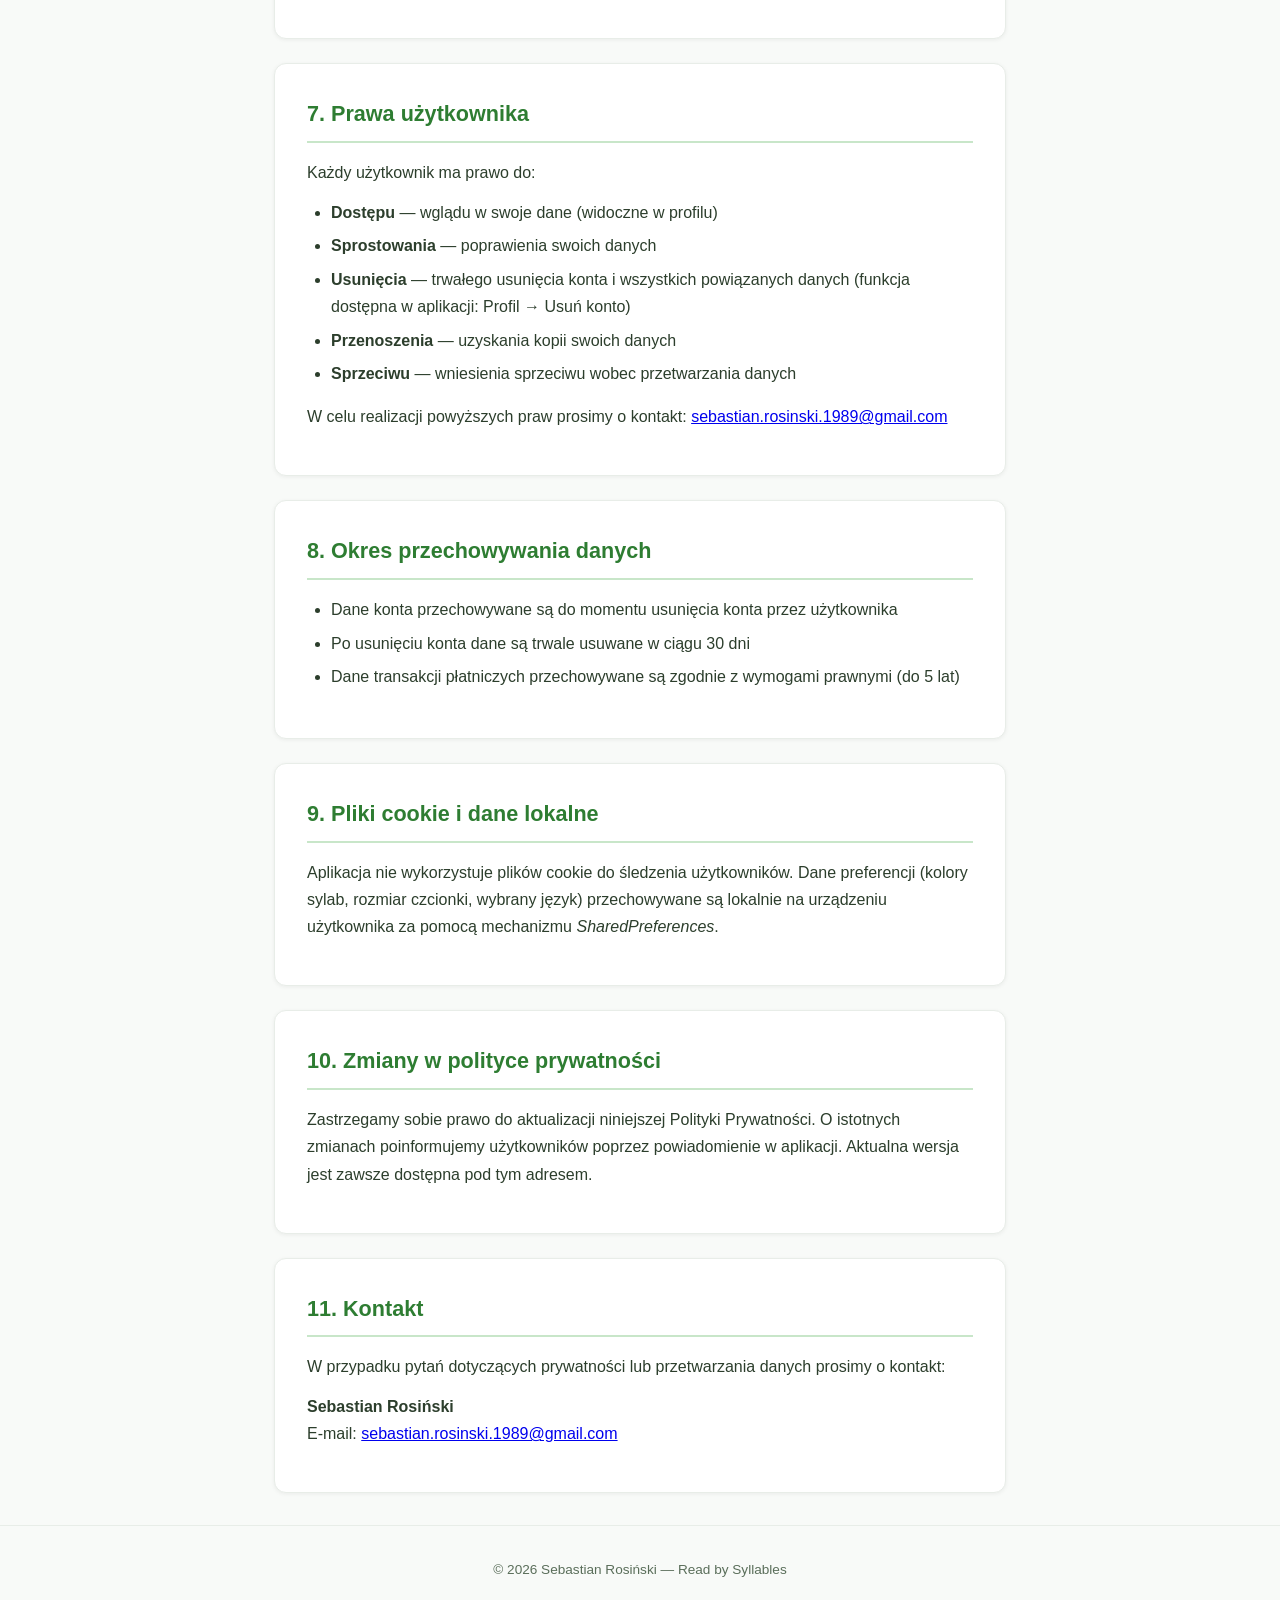
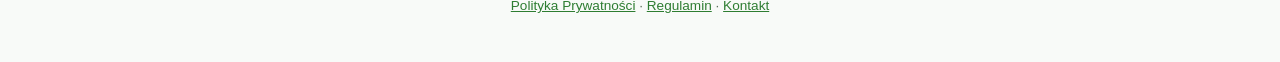
==== commit 2d4685be: "Add account deletion page for Google Play compliance Co-Authored-By: Claude Opus 4.6 (1M context) <n" ====
--- a/index.html
+++ b/index.html
@@ -203,6 +203,10 @@
         <span class="pl">O aplikacji</span>
         <span class="en" style="display:none">About</span>
     </a>
+    <a href="#" onclick="showPage('delete')" data-page="delete">
+        <span class="pl">Usuwanie konta</span>
+        <span class="en" style="display:none">Delete Account</span>
+    </a>
     <div class="lang-switch">
         <button onclick="toggleLang()">EN / PL</button>
     </div>
@@ -777,6 +781,126 @@
 
 </div><!-- /about page -->
 
+
+<!-- ==================== USUWANIE KONTA / DELETE ACCOUNT ==================== -->
+<div class="page" id="delete">
+
+<div class="pl">
+
+<div class="card">
+    <h2>Usuwanie konta w aplikacji Read by Syllables</h2>
+    <p>Każdy zarejestrowany użytkownik może w dowolnym momencie trwale usunąć swoje konto i wszystkie powiązane dane.</p>
+</div>
+
+<div class="card">
+    <h2>Jak usunąć konto</h2>
+    <ol>
+        <li>Otwórz aplikację <strong>Read by Syllables</strong></li>
+        <li>Zaloguj się na swoje konto</li>
+        <li>Przejdź do ekranu <strong>Profil</strong> (ikona osoby na dolnym pasku)</li>
+        <li>Przewiń na dół do sekcji <strong>„Strefa zagrożenia"</strong></li>
+        <li>Kliknij przycisk <strong>„Usuń konto"</strong></li>
+        <li>Potwierdź usunięcie wpisując słowo <strong>USUŃ</strong></li>
+        <li>Kliknij <strong>„Potwierdzam usunięcie"</strong></li>
+    </ol>
+</div>
+
+<div class="card">
+    <h2>Jakie dane zostaną usunięte</h2>
+    <table>
+        <thead>
+            <tr><th>Dane</th><th>Akcja</th><th>Termin</th></tr>
+        </thead>
+        <tbody>
+            <tr><td>Konto użytkownika (email, hasło)</td><td>Trwale usunięte</td><td>Natychmiast</td></tr>
+            <tr><td>Profil użytkownika</td><td>Trwale usunięty</td><td>Natychmiast</td></tr>
+            <tr><td>Ustawienia (kolory sylab, czcionka, język)</td><td>Trwale usunięte</td><td>Natychmiast</td></tr>
+            <tr><td>Role dostępowe i uprawnienia</td><td>Trwale usunięte</td><td>Natychmiast</td></tr>
+            <tr><td>Aktywna subskrypcja</td><td>Anulowana automatycznie</td><td>Natychmiast</td></tr>
+            <tr><td>Publikacje utworzone przez użytkownika</td><td>Trwale usunięte</td><td>Do 30 dni</td></tr>
+            <tr><td>Dane transakcji płatniczych</td><td>Zachowane (wymóg prawny)</td><td>Do 5 lat</td></tr>
+        </tbody>
+    </table>
+</div>
+
+<div class="card">
+    <h2>Ważne informacje</h2>
+    <ul>
+        <li>Usunięcie konta jest <strong>nieodwracalne</strong> — nie można przywrócić konta ani danych</li>
+        <li>Zakupy jednostkowe (permanentne) zostaną utracone</li>
+        <li>Jeśli masz aktywną subskrypcję, zostanie ona automatycznie anulowana</li>
+        <li>Dane przechowywane lokalnie na urządzeniu (preferencje) należy usunąć ręcznie poprzez odinstalowanie aplikacji</li>
+    </ul>
+</div>
+
+<div class="card">
+    <h2>Kontakt</h2>
+    <p>Jeśli nie możesz usunąć konta samodzielnie lub masz pytania, napisz do nas:</p>
+    <p><a href="mailto:sebastian.rosinski.1989@gmail.com">sebastian.rosinski.1989@gmail.com</a></p>
+    <p>W wiadomości podaj adres e-mail powiązany z kontem.</p>
+</div>
+
+</div><!-- /pl -->
+
+<div class="en" style="display:none">
+
+<div class="card">
+    <h2>Delete Account — Read by Syllables</h2>
+    <p>Any registered user can permanently delete their account and all associated data at any time.</p>
+</div>
+
+<div class="card">
+    <h2>How to delete your account</h2>
+    <ol>
+        <li>Open the <strong>Read by Syllables</strong> app</li>
+        <li>Log in to your account</li>
+        <li>Go to the <strong>Profile</strong> screen (person icon in the bottom bar)</li>
+        <li>Scroll down to the <strong>"Danger Zone"</strong> section</li>
+        <li>Tap the <strong>"Delete Account"</strong> button</li>
+        <li>Confirm deletion by typing the word <strong>DELETE</strong></li>
+        <li>Tap <strong>"Confirm Deletion"</strong></li>
+    </ol>
+</div>
+
+<div class="card">
+    <h2>What data will be deleted</h2>
+    <table>
+        <thead>
+            <tr><th>Data</th><th>Action</th><th>Timeframe</th></tr>
+        </thead>
+        <tbody>
+            <tr><td>User account (email, password)</td><td>Permanently deleted</td><td>Immediately</td></tr>
+            <tr><td>User profile</td><td>Permanently deleted</td><td>Immediately</td></tr>
+            <tr><td>Settings (syllable colors, font, language)</td><td>Permanently deleted</td><td>Immediately</td></tr>
+            <tr><td>Access roles and permissions</td><td>Permanently deleted</td><td>Immediately</td></tr>
+            <tr><td>Active subscription</td><td>Automatically cancelled</td><td>Immediately</td></tr>
+            <tr><td>Publications created by user</td><td>Permanently deleted</td><td>Up to 30 days</td></tr>
+            <tr><td>Payment transaction data</td><td>Retained (legal requirement)</td><td>Up to 5 years</td></tr>
+        </tbody>
+    </table>
+</div>
+
+<div class="card">
+    <h2>Important information</h2>
+    <ul>
+        <li>Account deletion is <strong>irreversible</strong> — the account and data cannot be recovered</li>
+        <li>One-time (permanent) purchases will be lost</li>
+        <li>Active subscriptions will be automatically cancelled</li>
+        <li>Data stored locally on the device (preferences) should be removed by uninstalling the app</li>
+    </ul>
+</div>
+
+<div class="card">
+    <h2>Contact</h2>
+    <p>If you cannot delete your account or have questions, contact us:</p>
+    <p><a href="mailto:sebastian.rosinski.1989@gmail.com">sebastian.rosinski.1989@gmail.com</a></p>
+    <p>Please include the email address associated with your account.</p>
+</div>
+
+</div><!-- /en -->
+
+</div><!-- /delete page -->
+
 </main>
 
 <footer>
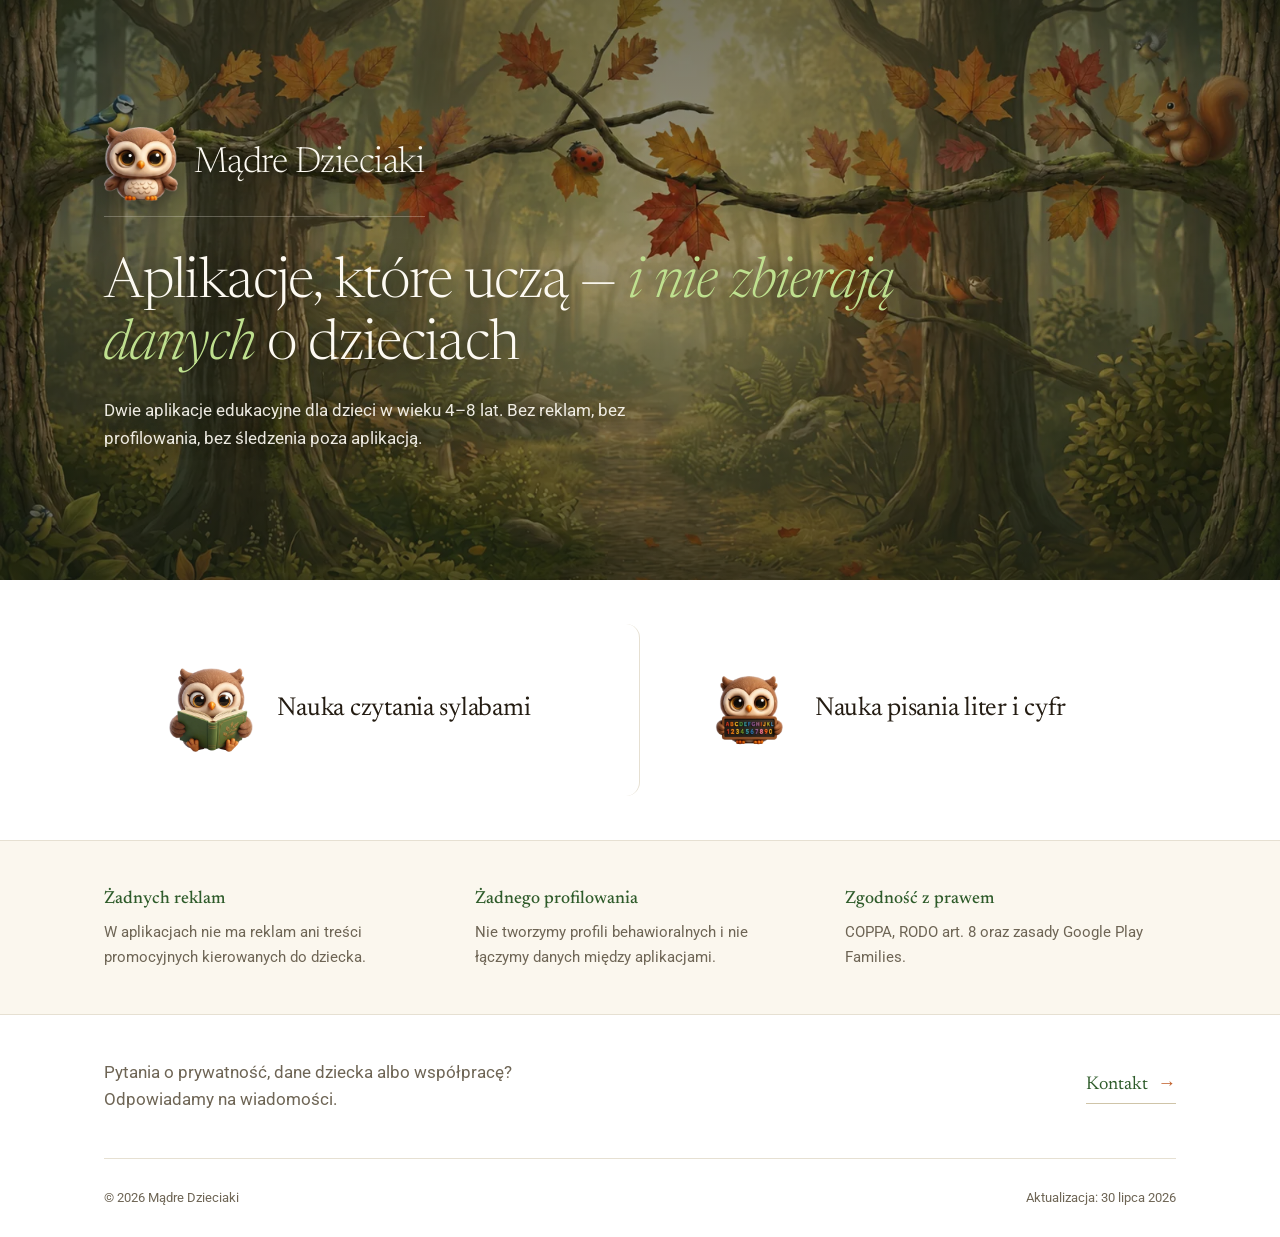
==== commit 34410ebb: "Przebudowa witryny: hub Madre Dzieciaki + dokumenty obu aplikacji - strona glowna jako hub z kafelka" ====
--- a/index.html
+++ b/index.html
@@ -1,935 +1,58 @@
 <!DOCTYPE html>
-<html lang="pl">
+<html lang="pl" data-lang="pl">
 <head>
-    <meta charset="UTF-8">
-    <meta name="viewport" content="width=device-width, initial-scale=1.0">
-    <title>Read by Syllables — Polityka Prywatności</title>
-    <style>
-        :root {
-            --forest-dark: #1B3A12;
-            --forest-mid: #2E7D32;
-            --forest-light: #C8E6C9;
-            --accent: #FFD54F;
-            --text: #2c3e2c;
-            --text-light: #5a6e5a;
-            --bg: #f8faf8;
-            --card: #ffffff;
-        }
-
-        * { margin: 0; padding: 0; box-sizing: border-box; }
-
-        body {
-            font-family: -apple-system, BlinkMacSystemFont, 'Segoe UI', Roboto, 'Helvetica Neue', Arial, sans-serif;
-            color: var(--text);
-            background: var(--bg);
-            line-height: 1.7;
-        }
-
-        header {
-            background: linear-gradient(135deg, var(--forest-dark) 0%, var(--forest-mid) 100%);
-            color: white;
-            padding: 2.5rem 1rem 2rem;
-            text-align: center;
-        }
-
-        header h1 {
-            font-size: 1.8rem;
-            font-weight: 700;
-            margin-bottom: 0.3rem;
-        }
-
-        header p {
-            opacity: 0.85;
-            font-size: 0.95rem;
-        }
-
-        nav {
-            background: var(--forest-dark);
-            padding: 0.7rem 1rem;
-            text-align: center;
-            position: sticky;
-            top: 0;
-            z-index: 100;
-            display: flex;
-            justify-content: center;
-            gap: 0.5rem;
-            flex-wrap: wrap;
-        }
-
-        nav a {
-            color: var(--forest-light);
-            text-decoration: none;
-            padding: 0.4rem 1rem;
-            border-radius: 2rem;
-            font-size: 0.85rem;
-            transition: all 0.2s;
-        }
-
-        nav a:hover, nav a.active {
-            background: var(--forest-mid);
-            color: white;
-        }
-
-        .lang-switch {
-            position: absolute;
-            right: 1rem;
-            top: 0.7rem;
-        }
-
-        .lang-switch button {
-            background: rgba(255,255,255,0.15);
-            border: 1px solid rgba(255,255,255,0.3);
-            color: white;
-            padding: 0.3rem 0.7rem;
-            border-radius: 1rem;
-            cursor: pointer;
-            font-size: 0.8rem;
-        }
-
-        .lang-switch button:hover { background: rgba(255,255,255,0.25); }
-
-        main {
-            max-width: 780px;
-            margin: 2rem auto;
-            padding: 0 1.5rem;
-        }
-
-        .page { display: none; }
-        .page.active { display: block; }
-
-        .card {
-            background: var(--card);
-            border-radius: 12px;
-            padding: 2rem;
-            margin-bottom: 1.5rem;
-            box-shadow: 0 1px 4px rgba(0,0,0,0.06);
-            border: 1px solid #e8ede8;
-        }
-
-        h2 {
-            color: var(--forest-mid);
-            font-size: 1.35rem;
-            margin-bottom: 1rem;
-            padding-bottom: 0.5rem;
-            border-bottom: 2px solid var(--forest-light);
-        }
-
-        h3 {
-            color: var(--forest-dark);
-            font-size: 1.05rem;
-            margin: 1.2rem 0 0.5rem;
-        }
-
-        p { margin-bottom: 0.8rem; }
-
-        ul, ol {
-            margin: 0.5rem 0 1rem 1.5rem;
-        }
-
-        li { margin-bottom: 0.4rem; }
-
-        table {
-            width: 100%;
-            border-collapse: collapse;
-            margin: 1rem 0;
-            font-size: 0.9rem;
-        }
-
-        th, td {
-            text-align: left;
-            padding: 0.6rem 0.8rem;
-            border-bottom: 1px solid #e8ede8;
-        }
-
-        th {
-            background: var(--forest-light);
-            color: var(--forest-dark);
-            font-weight: 600;
-        }
-
-        .badge {
-            display: inline-block;
-            background: var(--forest-light);
-            color: var(--forest-dark);
-            padding: 0.15rem 0.6rem;
-            border-radius: 1rem;
-            font-size: 0.8rem;
-            font-weight: 600;
-        }
-
-        .highlight {
-            background: #fffde7;
-            border-left: 4px solid var(--accent);
-            padding: 1rem 1.2rem;
-            border-radius: 0 8px 8px 0;
-            margin: 1rem 0;
-        }
-
-        footer {
-            text-align: center;
-            padding: 2rem 1rem;
-            color: var(--text-light);
-            font-size: 0.85rem;
-            border-top: 1px solid #e8ede8;
-            margin-top: 2rem;
-        }
-
-        footer a { color: var(--forest-mid); }
-
-        @media (max-width: 600px) {
-            .card { padding: 1.3rem; }
-            main { padding: 0 1rem; }
-            header h1 { font-size: 1.4rem; }
-        }
-    </style>
+<meta charset="UTF-8">
+<meta name="viewport" content="width=device-width, initial-scale=1">
+<title>Mądre Dzieciaki — dokumenty i prywatność</title>
+<meta name="description" content="Polityki prywatności i dokumenty aplikacji edukacyjnych dla dzieci: Nauka czytania sylabami oraz Nauka pisania liter i cyfr. Bez reklam, bez profilowania, bez śledzenia.">
+<link href="https://fonts.googleapis.com/css2?family=Newsreader:ital,opsz,wght@0,6..72,300;0,6..72,400;0,6..72,500;0,6..72,600;1,6..72,300;1,6..72,400&family=Roboto:wght@300;400;500;700&display=swap" rel="stylesheet">
+<link rel="stylesheet" href="assets/forest.css">
 </head>
 <body>
 
-<header>
-    <h1>Read by Syllables</h1>
-    <p>Aplikacja do nauki czytania dla dzieci</p>
-</header>
+<div class="band"><div class="band-in"><div class="wrap">
+  <div class="band-copy">
+    <a class="brand" href="./">
+      <img src="assets/app/logo-madre.webp" alt="" width="74" height="74">
+      <span>Mądre Dzieciaki</span>
+    </a>
+    <h1>Aplikacje, które uczą — <em>i nie zbierają danych</em> o dzieciach</h1>
+    <p>Dwie aplikacje edukacyjne dla dzieci w wieku 4–8 lat. Bez reklam, bez profilowania, bez śledzenia poza aplikacją.</p>
+  </div>
+</div></div></div>
 
-<nav id="main-nav">
-    <a href="#" onclick="showPage('privacy')" class="active" data-page="privacy">
-        <span class="pl">Polityka Prywatności</span>
-        <span class="en" style="display:none">Privacy Policy</span>
+<div class="wrap">
+  <div class="apps">
+    <a class="app" href="nauka-czytania-sylabami/">
+      <img src="assets/app/logo-syllables.webp" alt="" width="84" height="84">
+      <h2>Nauka czytania sylabami</h2>
     </a>
-    <a href="#" onclick="showPage('terms')" data-page="terms">
-        <span class="pl">Regulamin</span>
-        <span class="en" style="display:none">Terms of Service</span>
+    <a class="app" href="literki-i-cyferki/">
+      <img src="assets/app/logo-literki.webp" alt="" width="84" height="84">
+      <h2>Nauka pisania liter i cyfr</h2>
     </a>
-    <a href="#" onclick="showPage('about')" data-page="about">
-        <span class="pl">O aplikacji</span>
-        <span class="en" style="display:none">About</span>
-    </a>
-    <a href="#" onclick="showPage('delete')" data-page="delete">
-        <span class="pl">Usuwanie konta</span>
-        <span class="en" style="display:none">Delete Account</span>
-    </a>
-    <div class="lang-switch">
-        <button onclick="toggleLang()">EN / PL</button>
-    </div>
-</nav>
-
-<main>
-
-<!-- ==================== POLITYKA PRYWATNOŚCI (PL) ==================== -->
-<div class="page active" id="privacy">
-
-<div class="pl">
-
-<div class="card">
-    <h2>Polityka Prywatności</h2>
-    <p><strong>Data wejścia w życie:</strong> 30 marca 2026</p>
-    <p><strong>Ostatnia aktualizacja:</strong> 30 marca 2026</p>
-    <p>Niniejsza Polityka Prywatności opisuje, w jaki sposób aplikacja „Read by Syllables" (dalej: „Aplikacja") zbiera, wykorzystuje i chroni dane osobowe użytkowników. Aplikacja jest przeznaczona dla dzieci w wieku 4–8 lat korzystających z niej pod nadzorem rodziców lub opiekunów.</p>
+  </div>
 </div>
 
-<div class="card">
-    <h2>1. Administrator danych</h2>
-    <p>Administratorem danych osobowych jest:</p>
-    <p><strong>Sebastian Rosiński</strong><br>
-    E-mail: <a href="mailto:sebastian.rosinski.1989@gmail.com">sebastian.rosinski.1989@gmail.com</a></p>
+<div class="rules"><div class="wrap"><div class="rules-in">
+  <div class="rule"><h3>Żadnych reklam</h3>
+    <p>W aplikacjach nie ma reklam ani treści promocyjnych kierowanych do dziecka.</p></div>
+  <div class="rule"><h3>Żadnego profilowania</h3>
+    <p>Nie tworzymy profili behawioralnych i nie łączymy danych między aplikacjami.</p></div>
+  <div class="rule"><h3>Zgodność z prawem</h3>
+    <p>COPPA, RODO art. 8 oraz zasady Google Play Families.</p></div>
+</div></div></div>
+
+<div class="wrap">
+  <div class="contact-cta">
+    <p>Pytania o prywatność, dane dziecka albo współpracę? Odpowiadamy na wiadomości.</p>
+    <a href="kontakt.html">Kontakt</a>
+  </div>
+  <footer>
+    <span>© 2026 Mądre Dzieciaki</span>
+    <span>Aktualizacja: 30 lipca 2026</span>
+  </footer>
 </div>
 
-<div class="card">
-    <h2>2. Jakie dane zbieramy</h2>
-    <table>
-        <thead>
-            <tr><th>Kategoria</th><th>Dane</th><th>Cel</th></tr>
-        </thead>
-        <tbody>
-            <tr><td><span class="badge">Rejestracja</span></td><td>Adres e-mail, hasło (zaszyfrowane)</td><td>Utworzenie i zabezpieczenie konta</td></tr>
-            <tr><td><span class="badge">OAuth</span></td><td>Identyfikator Google/Facebook, adres e-mail</td><td>Logowanie przez konto zewnętrzne</td></tr>
-            <tr><td><span class="badge">Ustawienia</span></td><td>Wybrane kolory sylab, rozmiar czcionki, język interfejsu</td><td>Personalizacja doświadczenia</td></tr>
-            <tr><td><span class="badge">Płatności</span></td><td>Identyfikator transakcji (RevenueCat/Google Play)</td><td>Zarządzanie subskrypcjami i zakupami</td></tr>
-            <tr><td><span class="badge">Treści</span></td><td>Publikacje utworzone przez autorów (tekst, obrazy)</td><td>Świadczenie usługi platformy edukacyjnej</td></tr>
-        </tbody>
-    </table>
-
-    <div class="highlight">
-        <strong>Czego NIE zbieramy:</strong> Nie zbieramy danych lokalizacyjnych, nie rejestrujemy aktywności przeglądania, nie tworzymy profili behawioralnych, nie zbieramy danych z kontaktów, aparatu ani mikrofonu (poza celowym uploadem obrazków przez autorów).
-    </div>
-</div>
-
-<div class="card">
-    <h2>3. Ochrona dzieci</h2>
-    <p>Aplikacja jest przeznaczona dla dzieci w wieku 4–8 lat i traktujemy ochronę ich prywatności priorytetowo:</p>
-    <ul>
-        <li>Konta zakładane są przez rodziców lub opiekunów prawnych</li>
-        <li>Nie zbieramy od dzieci danych wykraczających poza korzystanie z treści edukacyjnych</li>
-        <li>Nie wyświetlamy reklam</li>
-        <li>Nie udostępniamy danych dzieci podmiotom trzecim w celach marketingowych</li>
-        <li>Nie stosujemy śledzenia ani profilowania użytkowników</li>
-        <li>Rodzic lub opiekun może w dowolnym momencie usunąć konto dziecka</li>
-    </ul>
-    <p>Działamy zgodnie z zasadami ochrony prywatności dzieci, w tym z wytycznymi <strong>COPPA</strong> (Children's Online Privacy Protection Act) oraz <strong>RODO</strong> (art. 8).</p>
-</div>
-
-<div class="card">
-    <h2>4. Usługi zewnętrzne</h2>
-    <p>Aplikacja korzysta z następujących usług zewnętrznych:</p>
-    <table>
-        <thead>
-            <tr><th>Usługa</th><th>Cel</th><th>Polityka prywatności</th></tr>
-        </thead>
-        <tbody>
-            <tr><td><strong>Supabase</strong></td><td>Backend: uwierzytelnianie, baza danych, przechowywanie plików</td><td><a href="https://supabase.com/privacy" target="_blank">supabase.com/privacy</a></td></tr>
-            <tr><td><strong>RevenueCat</strong></td><td>Zarządzanie subskrypcjami i zakupami</td><td><a href="https://www.revenuecat.com/privacy" target="_blank">revenuecat.com/privacy</a></td></tr>
-            <tr><td><strong>Google Play</strong></td><td>Dystrybucja aplikacji, przetwarzanie płatności</td><td><a href="https://policies.google.com/privacy" target="_blank">policies.google.com/privacy</a></td></tr>
-            <tr><td><strong>Google Sign-In</strong></td><td>Logowanie przez konto Google</td><td><a href="https://policies.google.com/privacy" target="_blank">policies.google.com/privacy</a></td></tr>
-            <tr><td><strong>Facebook Login</strong></td><td>Logowanie przez konto Facebook</td><td><a href="https://www.facebook.com/privacy/policy" target="_blank">facebook.com/privacy</a></td></tr>
-        </tbody>
-    </table>
-</div>
-
-<div class="card">
-    <h2>5. Płatności i subskrypcje</h2>
-    <ul>
-        <li>Płatności są przetwarzane przez <strong>Google Play Billing</strong> za pośrednictwem <strong>RevenueCat</strong></li>
-        <li>Nie przechowujemy danych karty kredytowej ani danych bankowych</li>
-        <li>Subskrypcje można zarządzać w ustawieniach Google Play</li>
-        <li>Zakupy jednostkowe są permanentne (dostęp na zawsze)</li>
-        <li>Po anulowaniu subskrypcji użytkownik zachowuje dostęp do zakupionych jednostkowo treści</li>
-    </ul>
-</div>
-
-<div class="card">
-    <h2>6. Przechowywanie i bezpieczeństwo danych</h2>
-    <ul>
-        <li>Dane przechowywane są na serwerach <strong>Supabase</strong> (infrastruktura AWS, region EU)</li>
-        <li>Hasła są szyfrowane — nie przechowujemy ich w formie jawnej</li>
-        <li>Komunikacja z serwerem odbywa się przez szyfrowane połączenie (HTTPS/TLS)</li>
-        <li>Dostęp do danych jest kontrolowany przez system ról i uprawnień (Row Level Security)</li>
-    </ul>
-</div>
-
-<div class="card">
-    <h2>7. Prawa użytkownika</h2>
-    <p>Każdy użytkownik ma prawo do:</p>
-    <ul>
-        <li><strong>Dostępu</strong> — wglądu w swoje dane (widoczne w profilu)</li>
-        <li><strong>Sprostowania</strong> — poprawienia swoich danych</li>
-        <li><strong>Usunięcia</strong> — trwałego usunięcia konta i wszystkich powiązanych danych (funkcja dostępna w aplikacji: Profil → Usuń konto)</li>
-        <li><strong>Przenoszenia</strong> — uzyskania kopii swoich danych</li>
-        <li><strong>Sprzeciwu</strong> — wniesienia sprzeciwu wobec przetwarzania danych</li>
-    </ul>
-    <p>W celu realizacji powyższych praw prosimy o kontakt: <a href="mailto:sebastian.rosinski.1989@gmail.com">sebastian.rosinski.1989@gmail.com</a></p>
-</div>
-
-<div class="card">
-    <h2>8. Okres przechowywania danych</h2>
-    <ul>
-        <li>Dane konta przechowywane są do momentu usunięcia konta przez użytkownika</li>
-        <li>Po usunięciu konta dane są trwale usuwane w ciągu 30 dni</li>
-        <li>Dane transakcji płatniczych przechowywane są zgodnie z wymogami prawnymi (do 5 lat)</li>
-    </ul>
-</div>
-
-<div class="card">
-    <h2>9. Pliki cookie i dane lokalne</h2>
-    <p>Aplikacja nie wykorzystuje plików cookie do śledzenia użytkowników. Dane preferencji (kolory sylab, rozmiar czcionki, wybrany język) przechowywane są lokalnie na urządzeniu użytkownika za pomocą mechanizmu <em>SharedPreferences</em>.</p>
-</div>
-
-<div class="card">
-    <h2>10. Zmiany w polityce prywatności</h2>
-    <p>Zastrzegamy sobie prawo do aktualizacji niniejszej Polityki Prywatności. O istotnych zmianach poinformujemy użytkowników poprzez powiadomienie w aplikacji. Aktualna wersja jest zawsze dostępna pod tym adresem.</p>
-</div>
-
-<div class="card">
-    <h2>11. Kontakt</h2>
-    <p>W przypadku pytań dotyczących prywatności lub przetwarzania danych prosimy o kontakt:</p>
-    <p><strong>Sebastian Rosiński</strong><br>
-    E-mail: <a href="mailto:sebastian.rosinski.1989@gmail.com">sebastian.rosinski.1989@gmail.com</a></p>
-</div>
-
-</div><!-- /pl -->
-
-<div class="en" style="display:none">
-
-<div class="card">
-    <h2>Privacy Policy</h2>
-    <p><strong>Effective date:</strong> March 30, 2026</p>
-    <p><strong>Last updated:</strong> March 30, 2026</p>
-    <p>This Privacy Policy describes how the "Read by Syllables" application (hereinafter: "App") collects, uses, and protects the personal data of its users. The App is designed for children aged 4–8 using it under the supervision of parents or guardians.</p>
-</div>
-
-<div class="card">
-    <h2>1. Data Controller</h2>
-    <p>The data controller is:</p>
-    <p><strong>Sebastian Rosiński</strong><br>
-    Email: <a href="mailto:sebastian.rosinski.1989@gmail.com">sebastian.rosinski.1989@gmail.com</a></p>
-</div>
-
-<div class="card">
-    <h2>2. What Data We Collect</h2>
-    <table>
-        <thead>
-            <tr><th>Category</th><th>Data</th><th>Purpose</th></tr>
-        </thead>
-        <tbody>
-            <tr><td><span class="badge">Registration</span></td><td>Email address, password (encrypted)</td><td>Account creation and security</td></tr>
-            <tr><td><span class="badge">OAuth</span></td><td>Google/Facebook identifier, email address</td><td>Sign-in via external accounts</td></tr>
-            <tr><td><span class="badge">Settings</span></td><td>Syllable colors, font size, interface language</td><td>Experience personalization</td></tr>
-            <tr><td><span class="badge">Payments</span></td><td>Transaction identifier (RevenueCat/Google Play)</td><td>Subscription and purchase management</td></tr>
-            <tr><td><span class="badge">Content</span></td><td>Publications created by authors (text, images)</td><td>Providing educational platform services</td></tr>
-        </tbody>
-    </table>
-
-    <div class="highlight">
-        <strong>What we do NOT collect:</strong> We do not collect location data, browsing activity, behavioral profiles, contacts, camera or microphone data (except intentional image uploads by authors).
-    </div>
-</div>
-
-<div class="card">
-    <h2>3. Children's Privacy</h2>
-    <p>The App is designed for children aged 4–8 and we prioritize their privacy protection:</p>
-    <ul>
-        <li>Accounts are created by parents or legal guardians</li>
-        <li>We do not collect data from children beyond educational content usage</li>
-        <li>We do not display advertisements</li>
-        <li>We do not share children's data with third parties for marketing purposes</li>
-        <li>We do not use tracking or user profiling</li>
-        <li>Parents or guardians may delete their child's account at any time</li>
-    </ul>
-    <p>We comply with children's privacy protection guidelines, including <strong>COPPA</strong> (Children's Online Privacy Protection Act) and <strong>GDPR</strong> (Article 8).</p>
-</div>
-
-<div class="card">
-    <h2>4. Third-Party Services</h2>
-    <p>The App uses the following third-party services:</p>
-    <table>
-        <thead>
-            <tr><th>Service</th><th>Purpose</th><th>Privacy Policy</th></tr>
-        </thead>
-        <tbody>
-            <tr><td><strong>Supabase</strong></td><td>Backend: authentication, database, file storage</td><td><a href="https://supabase.com/privacy" target="_blank">supabase.com/privacy</a></td></tr>
-            <tr><td><strong>RevenueCat</strong></td><td>Subscription and purchase management</td><td><a href="https://www.revenuecat.com/privacy" target="_blank">revenuecat.com/privacy</a></td></tr>
-            <tr><td><strong>Google Play</strong></td><td>App distribution, payment processing</td><td><a href="https://policies.google.com/privacy" target="_blank">policies.google.com/privacy</a></td></tr>
-            <tr><td><strong>Google Sign-In</strong></td><td>Google account sign-in</td><td><a href="https://policies.google.com/privacy" target="_blank">policies.google.com/privacy</a></td></tr>
-            <tr><td><strong>Facebook Login</strong></td><td>Facebook account sign-in</td><td><a href="https://www.facebook.com/privacy/policy" target="_blank">facebook.com/privacy</a></td></tr>
-        </tbody>
-    </table>
-</div>
-
-<div class="card">
-    <h2>5. Payments and Subscriptions</h2>
-    <ul>
-        <li>Payments are processed by <strong>Google Play Billing</strong> via <strong>RevenueCat</strong></li>
-        <li>We do not store credit card or banking information</li>
-        <li>Subscriptions can be managed in Google Play settings</li>
-        <li>One-time purchases are permanent (access forever)</li>
-        <li>After canceling a subscription, users retain access to individually purchased content</li>
-    </ul>
-</div>
-
-<div class="card">
-    <h2>6. Data Storage and Security</h2>
-    <ul>
-        <li>Data is stored on <strong>Supabase</strong> servers (AWS infrastructure, EU region)</li>
-        <li>Passwords are encrypted — we never store them in plain text</li>
-        <li>Server communication uses encrypted connections (HTTPS/TLS)</li>
-        <li>Data access is controlled through a role-based permissions system (Row Level Security)</li>
-    </ul>
-</div>
-
-<div class="card">
-    <h2>7. User Rights</h2>
-    <p>Every user has the right to:</p>
-    <ul>
-        <li><strong>Access</strong> — view their data (visible in profile)</li>
-        <li><strong>Rectification</strong> — correct their data</li>
-        <li><strong>Erasure</strong> — permanently delete their account and all associated data (available in the App: Profile → Delete Account)</li>
-        <li><strong>Portability</strong> — obtain a copy of their data</li>
-        <li><strong>Objection</strong> — object to data processing</li>
-    </ul>
-    <p>To exercise these rights, please contact: <a href="mailto:sebastian.rosinski.1989@gmail.com">sebastian.rosinski.1989@gmail.com</a></p>
-</div>
-
-<div class="card">
-    <h2>8. Data Retention Period</h2>
-    <ul>
-        <li>Account data is stored until the user deletes their account</li>
-        <li>After account deletion, data is permanently removed within 30 days</li>
-        <li>Payment transaction data is retained as required by law (up to 5 years)</li>
-    </ul>
-</div>
-
-<div class="card">
-    <h2>9. Cookies and Local Data</h2>
-    <p>The App does not use cookies for user tracking. Preference data (syllable colors, font size, selected language) is stored locally on the user's device using <em>SharedPreferences</em>.</p>
-</div>
-
-<div class="card">
-    <h2>10. Changes to This Privacy Policy</h2>
-    <p>We reserve the right to update this Privacy Policy. Users will be notified of significant changes through an in-app notification. The current version is always available at this address.</p>
-</div>
-
-<div class="card">
-    <h2>11. Contact</h2>
-    <p>For questions regarding privacy or data processing, please contact:</p>
-    <p><strong>Sebastian Rosiński</strong><br>
-    Email: <a href="mailto:sebastian.rosinski.1989@gmail.com">sebastian.rosinski.1989@gmail.com</a></p>
-</div>
-
-</div><!-- /en -->
-
-</div><!-- /privacy page -->
-
-
-<!-- ==================== REGULAMIN (PL) / TERMS (EN) ==================== -->
-<div class="page" id="terms">
-
-<div class="pl">
-
-<div class="card">
-    <h2>Regulamin aplikacji Read by Syllables</h2>
-    <p><strong>Data wejścia w życie:</strong> 30 marca 2026</p>
-</div>
-
-<div class="card">
-    <h2>1. Postanowienia ogólne</h2>
-    <ol>
-        <li>Niniejszy Regulamin określa zasady korzystania z aplikacji „Read by Syllables" (dalej: „Aplikacja").</li>
-        <li>Właścicielem i operatorem Aplikacji jest Sebastian Rosiński (dalej: „Operator").</li>
-        <li>Aplikacja jest narzędziem edukacyjnym pomagającym dzieciom w nauce czytania poprzez wizualne dzielenie tekstu na sylaby.</li>
-        <li>Korzystanie z Aplikacji oznacza akceptację niniejszego Regulaminu.</li>
-    </ol>
-</div>
-
-<div class="card">
-    <h2>2. Rejestracja i konto</h2>
-    <ol>
-        <li>Korzystanie z Aplikacji wymaga utworzenia konta za pomocą adresu e-mail, konta Google lub konta Facebook.</li>
-        <li>Konta dla dzieci poniżej 16 roku życia powinny być zakładane przez rodziców lub opiekunów prawnych.</li>
-        <li>Użytkownik jest odpowiedzialny za poufność swoich danych logowania.</li>
-        <li>Dostępne jest również logowanie gościnne z ograniczoną funkcjonalnością.</li>
-        <li>Użytkownik może w dowolnym momencie usunąć swoje konto z poziomu Aplikacji.</li>
-    </ol>
-</div>
-
-<div class="card">
-    <h2>3. Rodzaje kont i uprawnienia</h2>
-    <table>
-        <thead>
-            <tr><th>Typ</th><th>Uprawnienia</th></tr>
-        </thead>
-        <tbody>
-            <tr><td><strong>Czytelnik</strong></td><td>Przeglądanie biblioteki, czytanie treści (w ramach posiadanego dostępu), personalizacja ustawień</td></tr>
-            <tr><td><strong>Autor</strong></td><td>Dodatkowo: tworzenie i edycja własnych publikacji</td></tr>
-            <tr><td><strong>Administrator</strong></td><td>Pełna kontrola nad platformą, zarządzanie użytkownikami i treściami</td></tr>
-        </tbody>
-    </table>
-</div>
-
-<div class="card">
-    <h2>4. Płatności i subskrypcje</h2>
-    <ol>
-        <li>Aplikacja oferuje treści darmowe oraz płatne.</li>
-        <li>Dostęp do treści płatnych można uzyskać poprzez:
-            <ul>
-                <li>Subskrypcję Premium (miesięczną lub roczną)</li>
-                <li>Zakup jednostkowy (pojedyncza publikacja lub kategoria)</li>
-                <li>Kod zaproszeniowy (nadawany przez administratora)</li>
-            </ul>
-        </li>
-        <li>Płatności są przetwarzane przez Google Play Billing. Operator nie przechowuje danych płatniczych.</li>
-        <li>Subskrypcja odnawia się automatycznie. Anulowanie jest możliwe w ustawieniach Google Play.</li>
-        <li>Zakupy jednostkowe są permanentne — dostęp nie wygasa.</li>
-        <li>Zwroty podlegają zasadom Google Play Store.</li>
-    </ol>
-</div>
-
-<div class="card">
-    <h2>5. Treści użytkowników</h2>
-    <ol>
-        <li>Autorzy mogą tworzyć i publikować treści edukacyjne w Aplikacji.</li>
-        <li>Autor zachowuje prawa autorskie do swoich treści.</li>
-        <li>Publikując treść, autor udziela Operatorowi niewyłącznej licencji na wyświetlanie jej w Aplikacji.</li>
-        <li>Zabronione jest publikowanie treści naruszających prawa osób trzecich, nielegalnych lub nieodpowiednich dla dzieci.</li>
-        <li>Operator zastrzega sobie prawo do usunięcia treści naruszających Regulamin.</li>
-    </ol>
-</div>
-
-<div class="card">
-    <h2>6. Treści z Wolnych Lektur</h2>
-    <p>Część treści w Aplikacji pochodzi z serwisu <a href="https://wolnelektury.pl" target="_blank">Wolne Lektury</a> i jest udostępniana na licencji Creative Commons (CC BY-SA 4.0). Informacja o źródle i licencji jest zawarta w opisie każdej takiej publikacji.</p>
-</div>
-
-<div class="card">
-    <h2>7. Zasady korzystania</h2>
-    <p>Użytkownik zobowiązuje się do:</p>
-    <ul>
-        <li>Korzystania z Aplikacji zgodnie z jej przeznaczeniem edukacyjnym</li>
-        <li>Niepodejmowania prób obejścia zabezpieczeń lub systemu dostępu</li>
-        <li>Nieudostępniania kodów zaproszeniowych osobom nieuprawnionym</li>
-        <li>Niekorzystania z Aplikacji w sposób mogący zakłócić jej działanie</li>
-    </ul>
-</div>
-
-<div class="card">
-    <h2>8. Odpowiedzialność</h2>
-    <ol>
-        <li>Operator dokłada starań, aby Aplikacja działała poprawnie, ale nie gwarantuje nieprzerwanej dostępności.</li>
-        <li>Operator nie ponosi odpowiedzialności za skutki wynikające z podania nieprawdziwych danych przez użytkownika.</li>
-        <li>Treści edukacyjne nie zastępują profesjonalnej pomocy pedagogicznej ani logopedycznej.</li>
-    </ol>
-</div>
-
-<div class="card">
-    <h2>9. Zmiany Regulaminu</h2>
-    <p>Operator zastrzega sobie prawo do zmiany Regulaminu. O istotnych zmianach użytkownicy zostaną poinformowani w Aplikacji. Dalsze korzystanie z Aplikacji po wprowadzeniu zmian oznacza ich akceptację.</p>
-</div>
-
-<div class="card">
-    <h2>10. Kontakt</h2>
-    <p><strong>Sebastian Rosiński</strong><br>
-    E-mail: <a href="mailto:sebastian.rosinski.1989@gmail.com">sebastian.rosinski.1989@gmail.com</a></p>
-</div>
-
-</div><!-- /pl -->
-
-<div class="en" style="display:none">
-
-<div class="card">
-    <h2>Terms of Service — Read by Syllables</h2>
-    <p><strong>Effective date:</strong> March 30, 2026</p>
-</div>
-
-<div class="card">
-    <h2>1. General Provisions</h2>
-    <ol>
-        <li>These Terms of Service govern the use of the "Read by Syllables" application (hereinafter: "App").</li>
-        <li>The App is owned and operated by Sebastian Rosiński (hereinafter: "Operator").</li>
-        <li>The App is an educational tool helping children learn to read through visual syllable highlighting.</li>
-        <li>Using the App constitutes acceptance of these Terms.</li>
-    </ol>
-</div>
-
-<div class="card">
-    <h2>2. Registration and Account</h2>
-    <ol>
-        <li>Using the App requires creating an account via email, Google, or Facebook.</li>
-        <li>Accounts for children under 16 should be created by parents or legal guardians.</li>
-        <li>Users are responsible for the confidentiality of their login credentials.</li>
-        <li>Guest access with limited functionality is also available.</li>
-        <li>Users may delete their account at any time from within the App.</li>
-    </ol>
-</div>
-
-<div class="card">
-    <h2>3. Account Types and Permissions</h2>
-    <table>
-        <thead>
-            <tr><th>Type</th><th>Permissions</th></tr>
-        </thead>
-        <tbody>
-            <tr><td><strong>Reader</strong></td><td>Browse library, read content (within granted access), personalize settings</td></tr>
-            <tr><td><strong>Author</strong></td><td>Additionally: create and edit own publications</td></tr>
-            <tr><td><strong>Administrator</strong></td><td>Full platform control, manage users and content</td></tr>
-        </tbody>
-    </table>
-</div>
-
-<div class="card">
-    <h2>4. Payments and Subscriptions</h2>
-    <ol>
-        <li>The App offers both free and paid content.</li>
-        <li>Access to paid content can be obtained through:
-            <ul>
-                <li>Premium subscription (monthly or yearly)</li>
-                <li>One-time purchase (single publication or category)</li>
-                <li>Invitation code (granted by administrator)</li>
-            </ul>
-        </li>
-        <li>Payments are processed through Google Play Billing. The Operator does not store payment data.</li>
-        <li>Subscriptions auto-renew. Cancellation is available in Google Play settings.</li>
-        <li>One-time purchases are permanent — access does not expire.</li>
-        <li>Refunds are subject to Google Play Store policies.</li>
-    </ol>
-</div>
-
-<div class="card">
-    <h2>5. User Content</h2>
-    <ol>
-        <li>Authors may create and publish educational content in the App.</li>
-        <li>Authors retain copyright to their content.</li>
-        <li>By publishing content, authors grant the Operator a non-exclusive license to display it in the App.</li>
-        <li>Publishing content that violates third-party rights, is illegal, or inappropriate for children is prohibited.</li>
-        <li>The Operator reserves the right to remove content that violates these Terms.</li>
-    </ol>
-</div>
-
-<div class="card">
-    <h2>6. Content from Wolne Lektury</h2>
-    <p>Some content in the App comes from <a href="https://wolnelektury.pl" target="_blank">Wolne Lektury</a> (Polish Digital Library) and is shared under the Creative Commons license (CC BY-SA 4.0). Source and license information is included in the description of each such publication.</p>
-</div>
-
-<div class="card">
-    <h2>7. Usage Rules</h2>
-    <p>Users agree to:</p>
-    <ul>
-        <li>Use the App in accordance with its educational purpose</li>
-        <li>Not attempt to bypass security or access control systems</li>
-        <li>Not share invitation codes with unauthorized persons</li>
-        <li>Not use the App in any way that may disrupt its operation</li>
-    </ul>
-</div>
-
-<div class="card">
-    <h2>8. Liability</h2>
-    <ol>
-        <li>The Operator strives to ensure the App works correctly but does not guarantee uninterrupted availability.</li>
-        <li>The Operator is not responsible for consequences arising from users providing false information.</li>
-        <li>Educational content does not replace professional pedagogical or speech therapy assistance.</li>
-    </ol>
-</div>
-
-<div class="card">
-    <h2>9. Changes to Terms</h2>
-    <p>The Operator reserves the right to modify these Terms. Users will be notified of significant changes within the App. Continued use of the App after changes constitutes acceptance.</p>
-</div>
-
-<div class="card">
-    <h2>10. Contact</h2>
-    <p><strong>Sebastian Rosiński</strong><br>
-    Email: <a href="mailto:sebastian.rosinski.1989@gmail.com">sebastian.rosinski.1989@gmail.com</a></p>
-</div>
-
-</div><!-- /en -->
-
-</div><!-- /terms page -->
-
-
-<!-- ==================== O APLIKACJI / ABOUT ==================== -->
-<div class="page" id="about">
-
-<div class="pl">
-
-<div class="card">
-    <h2>O aplikacji Read by Syllables</h2>
-    <p><strong>Read by Syllables</strong> to aplikacja edukacyjna pomagająca dzieciom w nauce czytania poprzez wizualne dzielenie tekstu na sylaby i wyróżnianie ich naprzemiennymi kolorami.</p>
-</div>
-
-<div class="card">
-    <h2>Funkcje</h2>
-    <ul>
-        <li><strong>Kolorowe sylaby</strong> — automatyczne dzielenie tekstu na sylaby z naprzemiennym kolorowaniem</li>
-        <li><strong>Biblioteka publikacji</strong> — bajki, wiersze, baśnie i inne teksty edukacyjne</li>
-        <li><strong>Dwujęzyczność</strong> — pełne wsparcie dla języka polskiego i angielskiego</li>
-        <li><strong>Personalizacja</strong> — wybór kolorów sylab, rozmiar czcionki, motywy tła</li>
-        <li><strong>Własny tekst</strong> — wpisz dowolny tekst i zobacz go z kolorowymi sylabami</li>
-        <li><strong>Druk i PDF</strong> — eksportuj materiały do wydruku</li>
-        <li><strong>Treści z Wolnych Lektur</strong> — klasyka polskiej literatury dziecięcej</li>
-    </ul>
-</div>
-
-<div class="card">
-    <h2>Dla kogo?</h2>
-    <ul>
-        <li><strong>Dzieci 4–8 lat</strong> uczące się czytać</li>
-        <li><strong>Rodzice</strong> wspierający naukę czytania w domu</li>
-        <li><strong>Nauczyciele</strong> szukający materiałów do pracy w klasie</li>
-    </ul>
-</div>
-
-<div class="card">
-    <h2>Kontakt</h2>
-    <p>Masz pytanie lub sugestię? Napisz do nas:</p>
-    <p><a href="mailto:sebastian.rosinski.1989@gmail.com">sebastian.rosinski.1989@gmail.com</a></p>
-</div>
-
-</div><!-- /pl -->
-
-<div class="en" style="display:none">
-
-<div class="card">
-    <h2>About Read by Syllables</h2>
-    <p><strong>Read by Syllables</strong> is an educational app that helps children learn to read by visually splitting text into syllables and highlighting them with alternating colors.</p>
-</div>
-
-<div class="card">
-    <h2>Features</h2>
-    <ul>
-        <li><strong>Colored syllables</strong> — automatic syllable splitting with alternating color highlighting</li>
-        <li><strong>Publication library</strong> — fairy tales, poems, stories and other educational texts</li>
-        <li><strong>Bilingual</strong> — full support for Polish and English</li>
-        <li><strong>Personalization</strong> — syllable colors, font size, background themes</li>
-        <li><strong>Custom text</strong> — enter any text and see it with colored syllables</li>
-        <li><strong>Print and PDF</strong> — export materials for printing</li>
-        <li><strong>Wolne Lektury content</strong> — classic Polish children's literature</li>
-    </ul>
-</div>
-
-<div class="card">
-    <h2>Who is it for?</h2>
-    <ul>
-        <li><strong>Children aged 4–8</strong> learning to read</li>
-        <li><strong>Parents</strong> supporting reading practice at home</li>
-        <li><strong>Teachers</strong> looking for classroom materials</li>
-    </ul>
-</div>
-
-<div class="card">
-    <h2>Contact</h2>
-    <p>Have a question or suggestion? Write to us:</p>
-    <p><a href="mailto:sebastian.rosinski.1989@gmail.com">sebastian.rosinski.1989@gmail.com</a></p>
-</div>
-
-</div><!-- /en -->
-
-</div><!-- /about page -->
-
-
-<!-- ==================== USUWANIE KONTA / DELETE ACCOUNT ==================== -->
-<div class="page" id="delete">
-
-<div class="pl">
-
-<div class="card">
-    <h2>Usuwanie konta w aplikacji Read by Syllables</h2>
-    <p>Każdy zarejestrowany użytkownik może w dowolnym momencie trwale usunąć swoje konto i wszystkie powiązane dane.</p>
-</div>
-
-<div class="card">
-    <h2>Jak usunąć konto</h2>
-    <ol>
-        <li>Otwórz aplikację <strong>Read by Syllables</strong></li>
-        <li>Zaloguj się na swoje konto</li>
-        <li>Przejdź do ekranu <strong>Profil</strong> (ikona osoby na dolnym pasku)</li>
-        <li>Przewiń na dół do sekcji <strong>„Strefa zagrożenia"</strong></li>
-        <li>Kliknij przycisk <strong>„Usuń konto"</strong></li>
-        <li>Potwierdź usunięcie wpisując słowo <strong>USUŃ</strong></li>
-        <li>Kliknij <strong>„Potwierdzam usunięcie"</strong></li>
-    </ol>
-</div>
-
-<div class="card">
-    <h2>Jakie dane zostaną usunięte</h2>
-    <table>
-        <thead>
-            <tr><th>Dane</th><th>Akcja</th><th>Termin</th></tr>
-        </thead>
-        <tbody>
-            <tr><td>Konto użytkownika (email, hasło)</td><td>Trwale usunięte</td><td>Natychmiast</td></tr>
-            <tr><td>Profil użytkownika</td><td>Trwale usunięty</td><td>Natychmiast</td></tr>
-            <tr><td>Ustawienia (kolory sylab, czcionka, język)</td><td>Trwale usunięte</td><td>Natychmiast</td></tr>
-            <tr><td>Role dostępowe i uprawnienia</td><td>Trwale usunięte</td><td>Natychmiast</td></tr>
-            <tr><td>Aktywna subskrypcja</td><td>Anulowana automatycznie</td><td>Natychmiast</td></tr>
-            <tr><td>Publikacje utworzone przez użytkownika</td><td>Trwale usunięte</td><td>Do 30 dni</td></tr>
-            <tr><td>Dane transakcji płatniczych</td><td>Zachowane (wymóg prawny)</td><td>Do 5 lat</td></tr>
-        </tbody>
-    </table>
-</div>
-
-<div class="card">
-    <h2>Ważne informacje</h2>
-    <ul>
-        <li>Usunięcie konta jest <strong>nieodwracalne</strong> — nie można przywrócić konta ani danych</li>
-        <li>Zakupy jednostkowe (permanentne) zostaną utracone</li>
-        <li>Jeśli masz aktywną subskrypcję, zostanie ona automatycznie anulowana</li>
-        <li>Dane przechowywane lokalnie na urządzeniu (preferencje) należy usunąć ręcznie poprzez odinstalowanie aplikacji</li>
-    </ul>
-</div>
-
-<div class="card">
-    <h2>Kontakt</h2>
-    <p>Jeśli nie możesz usunąć konta samodzielnie lub masz pytania, napisz do nas:</p>
-    <p><a href="mailto:sebastian.rosinski.1989@gmail.com">sebastian.rosinski.1989@gmail.com</a></p>
-    <p>W wiadomości podaj adres e-mail powiązany z kontem.</p>
-</div>
-
-</div><!-- /pl -->
-
-<div class="en" style="display:none">
-
-<div class="card">
-    <h2>Delete Account — Read by Syllables</h2>
-    <p>Any registered user can permanently delete their account and all associated data at any time.</p>
-</div>
-
-<div class="card">
-    <h2>How to delete your account</h2>
-    <ol>
-        <li>Open the <strong>Read by Syllables</strong> app</li>
-        <li>Log in to your account</li>
-        <li>Go to the <strong>Profile</strong> screen (person icon in the bottom bar)</li>
-        <li>Scroll down to the <strong>"Danger Zone"</strong> section</li>
-        <li>Tap the <strong>"Delete Account"</strong> button</li>
-        <li>Confirm deletion by typing the word <strong>DELETE</strong></li>
-        <li>Tap <strong>"Confirm Deletion"</strong></li>
-    </ol>
-</div>
-
-<div class="card">
-    <h2>What data will be deleted</h2>
-    <table>
-        <thead>
-            <tr><th>Data</th><th>Action</th><th>Timeframe</th></tr>
-        </thead>
-        <tbody>
-            <tr><td>User account (email, password)</td><td>Permanently deleted</td><td>Immediately</td></tr>
-            <tr><td>User profile</td><td>Permanently deleted</td><td>Immediately</td></tr>
-            <tr><td>Settings (syllable colors, font, language)</td><td>Permanently deleted</td><td>Immediately</td></tr>
-            <tr><td>Access roles and permissions</td><td>Permanently deleted</td><td>Immediately</td></tr>
-            <tr><td>Active subscription</td><td>Automatically cancelled</td><td>Immediately</td></tr>
-            <tr><td>Publications created by user</td><td>Permanently deleted</td><td>Up to 30 days</td></tr>
-            <tr><td>Payment transaction data</td><td>Retained (legal requirement)</td><td>Up to 5 years</td></tr>
-        </tbody>
-    </table>
-</div>
-
-<div class="card">
-    <h2>Important information</h2>
-    <ul>
-        <li>Account deletion is <strong>irreversible</strong> — the account and data cannot be recovered</li>
-        <li>One-time (permanent) purchases will be lost</li>
-        <li>Active subscriptions will be automatically cancelled</li>
-        <li>Data stored locally on the device (preferences) should be removed by uninstalling the app</li>
-    </ul>
-</div>
-
-<div class="card">
-    <h2>Contact</h2>
-    <p>If you cannot delete your account or have questions, contact us:</p>
-    <p><a href="mailto:sebastian.rosinski.1989@gmail.com">sebastian.rosinski.1989@gmail.com</a></p>
-    <p>Please include the email address associated with your account.</p>
-</div>
-
-</div><!-- /en -->
-
-</div><!-- /delete page -->
-
-</main>
-
-<footer>
-    <p>&copy; 2026 Sebastian Rosiński — Read by Syllables</p>
-    <p>
-        <a href="#" onclick="showPage('privacy')">Polityka Prywatności</a> ·
-        <a href="#" onclick="showPage('terms')">Regulamin</a> ·
-        <a href="mailto:sebastian.rosinski.1989@gmail.com">Kontakt</a>
-    </p>
-</footer>
-
-<script>
-function showPage(pageId) {
-    document.querySelectorAll('.page').forEach(p => p.classList.remove('active'));
-    document.getElementById(pageId).classList.add('active');
-    document.querySelectorAll('#main-nav a[data-page]').forEach(a => {
-        a.classList.toggle('active', a.dataset.page === pageId);
-    });
-    window.scrollTo(0, 0);
-}
-
-let currentLang = 'pl';
-function toggleLang() {
-    currentLang = currentLang === 'pl' ? 'en' : 'pl';
-    const otherLang = currentLang === 'pl' ? 'en' : 'pl';
-    document.querySelectorAll('.' + currentLang).forEach(el => el.style.display = '');
-    document.querySelectorAll('.' + otherLang).forEach(el => el.style.display = 'none');
-}
-</script>
-
 </body>
-</html>+</html>
--- a/assets/forest.css
+++ b/assets/forest.css
@@ -0,0 +1,200 @@
+/* ==========================================================================
+   Mądre Dzieciaki — arkusz witryny codedriven.pl
+   Jeden plik dla huba, strony kontaktowej i stron dokumentów.
+
+   Typografia: Newsreader (serif) + Roboto.
+   Paleta wzięta z aplikacji: zieleń tytułu #2E5B2A, terakota #C2622E,
+   brąz tekstu #6B4A2A, pergamin #FBF7EE.
+   ========================================================================== */
+:root{
+  --ink:#241C12; --muted:#6E6555; --line:#E6E0D2; --rule:#CFC4A8;
+  --green:#2E5B2A; --green-2:#4E7A32; --terra:#C2622E; --brown:#6B4A2A;
+  --cream:#FBF7EE; --paper:#fff;
+  --measure:68ch;
+}
+*{box-sizing:border-box}
+html{-webkit-text-size-adjust:100%;scroll-behavior:smooth}
+body{margin:0;background:var(--paper);color:var(--ink);
+  font-family:Roboto,-apple-system,BlinkMacSystemFont,'Segoe UI',sans-serif;
+  font-size:16.5px;line-height:1.68;-webkit-font-smoothing:antialiased}
+.wrap{max-width:1120px;margin:0 auto;padding:0 1.5rem}
+img{max-width:100%}
+
+/* Dwujęzyczność — obie wersje w HTML, widoczna ta z data-lang na <html>.
+   Bez JS zostaje polska, więc strona działa przy zablokowanych skryptach. */
+[data-lang="pl"] .lang-en,
+[data-lang="en"] .lang-pl{display:none}
+
+a{color:var(--green);text-decoration-thickness:1px;text-underline-offset:2px}
+a:hover{color:var(--terra)}
+:focus-visible{outline:2px solid var(--terra);outline-offset:3px;border-radius:3px}
+
+/* ══ NAGŁÓWEK Z LASEM ═══════════════════════════════════════════════════ */
+.band{position:relative;display:flex;align-items:center;
+  min-height:clamp(420px,54vw,580px);
+  background:url('forest-bg.webp') center 38%/cover}
+.band::after{content:'';position:absolute;inset:0;
+  background:linear-gradient(rgba(24,32,18,.58),rgba(24,32,18,.4) 45%,rgba(24,32,18,.68))}
+.band-in{position:relative;z-index:2;width:100%}
+.band-copy{padding:clamp(2.25rem,5vw,3.5rem) 0;max-width:52rem}
+
+/* Znak marki: sówka i nazwa. Ten sam krój, waga i światło co tytuł strony,
+   tylko w mniejszej skali — jedna typografia w dwóch stopniach. */
+.brand{display:inline-flex;align-items:center;gap:1rem;text-decoration:none;
+  margin-bottom:clamp(1.5rem,4vw,2.25rem);padding-bottom:.9rem;
+  border-bottom:1px solid rgba(253,250,242,.26)}
+.brand img{width:clamp(52px,7vw,74px);flex:none;filter:drop-shadow(0 4px 12px rgba(0,0,0,.4))}
+.brand span{display:block;font-family:Newsreader,serif;font-weight:300;color:#FDFAF2;
+  font-size:clamp(1.5rem,3.6vw,2.25rem);line-height:1.02;letter-spacing:-.015em;
+  text-shadow:0 3px 18px rgba(10,16,8,.58)}
+.kicker{font-size:.74rem;font-weight:700;letter-spacing:.16em;text-transform:uppercase;
+  color:#E9C77E;margin:0 0 .7rem}
+.band h1{font-family:Newsreader,serif;font-weight:300;color:#FDFAF2;
+  font-size:clamp(2.1rem,5.4vw,3.5rem);line-height:1.12;letter-spacing:-.015em;margin:0;
+  text-shadow:0 3px 22px rgba(10,16,8,.55)}
+.band h1 em{font-style:italic;color:#BFE08F}
+.band-copy > p{color:rgba(253,250,242,.92);margin:1.1rem 0 0;font-size:1.06rem;max-width:60ch;
+  text-shadow:0 2px 14px rgba(10,16,8,.65)}
+
+/* ══ KAFELKI APLIKACJI (hub) ════════════════════════════════════════════ */
+.apps{display:grid;grid-template-columns:1fr 1fr;padding:clamp(1.5rem,4vw,2.75rem) 0}
+@media(max-width:820px){.apps{grid-template-columns:1fr}}
+.app{display:flex;align-items:center;justify-content:center;
+  gap:clamp(.9rem,2.5vw,1.5rem);padding:clamp(1.75rem,4vw,2.75rem) 1.5rem;
+  text-decoration:none;color:inherit;border-radius:14px;transition:background .2s}
+.app:first-child{border-right:1px solid var(--line)}
+@media(max-width:820px){.app:first-child{border-right:0;border-bottom:1px solid var(--line)}}
+.app:hover{background:var(--cream)}
+.app img{width:clamp(58px,8vw,84px);flex:none}
+.app h2{font-family:Newsreader,serif;font-weight:400;margin:0;letter-spacing:-.01em;
+  font-size:clamp(1.16rem,2.6vw,1.62rem);color:var(--ink)}
+.app::after{content:'→';font-size:1.2rem;color:var(--terra);opacity:0;
+  transform:translateX(-6px);transition:opacity .2s,transform .2s}
+.app:hover::after,.app:focus-visible::after{opacity:1;transform:translateX(0)}
+@media(max-width:560px){.app{flex-direction:column;text-align:center}}
+
+/* ══ PAS ZASAD ══════════════════════════════════════════════════════════ */
+.rules{background:var(--cream);border-block:1px solid var(--line)}
+.rules-in{display:grid;grid-template-columns:repeat(3,1fr);gap:2.5rem;padding:2.75rem 0}
+@media(max-width:820px){.rules-in{grid-template-columns:1fr;gap:1.5rem}}
+.rule h3{font-family:Newsreader,serif;font-weight:500;font-size:1.1rem;margin:0 0 .35rem;
+  color:var(--green)}
+.rule p{margin:0;font-size:.92rem;color:var(--muted)}
+
+/* ══ ODNOŚNIK DO KONTAKTU ═══════════════════════════════════════════════ */
+.contact-cta{display:flex;flex-wrap:wrap;align-items:center;gap:1rem 2rem;
+  padding:clamp(2rem,5vw,2.75rem) 0}
+.contact-cta p{margin:0;color:var(--muted);max-width:46ch}
+.contact-cta a{margin-left:auto;display:inline-flex;align-items:center;gap:.6rem;
+  font-family:Newsreader,serif;font-size:1.16rem;text-decoration:none;
+  border-bottom:1px solid var(--rule);padding-bottom:.2rem}
+.contact-cta a::after{content:'→';color:var(--terra)}
+.contact-cta a:hover{border-bottom-color:var(--terra)}
+@media(max-width:700px){.contact-cta a{margin-left:0}}
+
+footer{border-top:1px solid var(--line);padding:1.75rem 0;font-size:.82rem;color:var(--muted);
+  display:flex;justify-content:space-between;flex-wrap:wrap;gap:.5rem}
+
+/* ══ STRONY DOKUMENTÓW ══════════════════════════════════════════════════ */
+/* Zakładki dokumentów — drewniane w tonie, ale bez skeuomorfizmu */
+.doc-nav{display:flex;flex-wrap:wrap;gap:.4rem;padding:1.25rem 0 0;
+  border-bottom:1px solid var(--line)}
+.doc-nav button{font-family:Roboto,sans-serif;font-size:.9rem;font-weight:500;
+  color:var(--muted);background:none;border:0;border-bottom:2px solid transparent;
+  padding:.7rem 1rem;cursor:pointer;transition:color .2s,border-color .2s}
+.doc-nav button:hover{color:var(--ink)}
+.doc-nav button[aria-selected="true"]{color:var(--green);border-bottom-color:var(--green);
+  font-weight:600}
+
+.lang-toggle{margin-left:auto;align-self:center;font-family:Roboto,sans-serif;font-size:.74rem;
+  font-weight:700;letter-spacing:.08em;color:var(--green);background:var(--cream);
+  border:1px solid var(--line);padding:.35rem .85rem;border-radius:999px;cursor:pointer}
+.lang-toggle:hover{background:var(--paper);border-color:var(--green)}
+
+.page{display:none}
+.page.active{display:block}
+
+article,
+.page{max-width:74ch;padding:clamp(1.75rem,4vw,2.75rem) 0}
+article > * + *,
+.page > * + *{margin-top:1.05em}
+article p,article li,
+.page p,.page li{max-width:var(--measure)}
+article h2,
+.page h2{font-family:Newsreader,serif;font-weight:500;font-size:clamp(1.24rem,3vw,1.5rem);
+  margin-top:2.4em;padding-bottom:.4em;border-bottom:1px solid var(--line);color:var(--green)}
+article h2:first-of-type,
+.page h2:first-of-type{margin-top:.4em}
+article h3,
+.page h3{font-family:Newsreader,serif;font-weight:500;font-size:1.1rem;margin-top:1.7em;
+  color:var(--brown)}
+article ul,article ol,
+.page ul,.page ol{padding-left:1.3rem}
+article li+li,
+.page li+li{margin-top:.35em}
+article li::marker,
+.page li::marker{color:var(--green-2)}
+.dates{font-size:.9rem;color:var(--muted);padding-bottom:1.1rem;border-bottom:1px solid var(--line)}
+.dates b{color:var(--ink);font-weight:500}
+.lede{font-size:1.1rem;color:var(--muted)}
+
+.table-scroll{overflow-x:auto;-webkit-overflow-scrolling:touch}
+table{width:100%;border-collapse:collapse;font-size:.94rem;background:var(--paper)}
+th,td{text-align:left;padding:.65rem .8rem;border:1px solid var(--line);vertical-align:top}
+th{background:#F3F6EE;font-family:Newsreader,serif;font-weight:600;color:var(--green)}
+
+/* Wyróżnienie — to, czego NIE zbieramy, jest najważniejszą informacją dla
+   rodzica i dla recenzenta, więc dostaje własny blok, nie akapit. */
+.box{background:var(--cream);border:1px solid var(--line);border-left:3px solid var(--green-2);
+  padding:1.1rem 1.3rem;border-radius:0 8px 8px 0}
+.box b{color:var(--green)}
+.box--warn{border-left-color:var(--terra)}
+.box--warn b{color:var(--terra)}
+
+.pill-row{display:flex;flex-wrap:wrap;gap:.45rem}
+.pill{font-size:.8rem;font-weight:600;padding:.32rem .85rem;border-radius:999px;
+  background:var(--cream);border:1px solid var(--line);color:var(--green)}
+
+/* Karty kontaktowe */
+.people{display:grid;grid-template-columns:1fr 1fr;gap:clamp(1.25rem,3vw,2rem)}
+@media(max-width:700px){.people{grid-template-columns:1fr}}
+.person{background:var(--cream);border:1px solid var(--line);border-radius:12px;
+  padding:1.5rem 1.7rem}
+.person b{display:block;font-family:Newsreader,serif;font-size:1.32rem;font-weight:500;
+  margin-bottom:.15rem}
+.person .role{display:block;font-size:.78rem;letter-spacing:.09em;text-transform:uppercase;
+  color:var(--muted);margin-bottom:.9rem}
+.person a{font-size:1rem;text-decoration:none;border-bottom:1px solid var(--rule);
+  word-break:break-all}
+.person a:hover{border-bottom-color:var(--terra)}
+
+.back{display:inline-flex;align-items:center;gap:.5rem;font-family:Newsreader,serif;
+  font-size:1.06rem;text-decoration:none}
+.back::before{content:'←';color:var(--terra)}
+
+@media(prefers-reduced-motion:reduce){html{scroll-behavior:auto}
+  .app,.app::after,.doc-nav button{transition:none}}
+
+@media print{
+  .band,.doc-nav,.lang-toggle,.back,.contact-cta{display:none}
+  body{background:#fff}
+  article{max-width:none}
+}
+
+/* ══ KLASY Z PRZENIESIONEJ TREŚCI (Nauka czytania sylabami) ═════════════ */
+/* Stara strona dzieliła dokument na karty; zachowujemy ten podział, ale
+   dopasowany do reszty witryny — pergamin, hairline, bez cieni. */
+/* Stara strona trzymała każdą sekcję w pudełku z ramką. Zdejmujemy je, żeby
+   dokument czytał się tak samo jak na stronie Literek — pracuje sama
+   typografia, a nie kaskada obramowań. Struktura HTML zostaje nietknięta. */
+.card{background:none;border:0;padding:0;margin-top:2.4em}
+.card > *:first-child{margin-top:0}
+.card > h2:first-child{margin-top:0}
+
+.badge{display:inline-block;font-size:.78rem;font-weight:600;padding:.24rem .7rem;
+  border-radius:999px;background:var(--cream);border:1px solid var(--line);color:var(--green)}
+
+.highlight{background:var(--cream);border:1px solid var(--line);
+  border-left:3px solid var(--terra);border-radius:0 8px 8px 0;
+  padding:1.05rem 1.25rem;margin-top:1.25rem}
+.highlight strong{color:var(--terra)}
